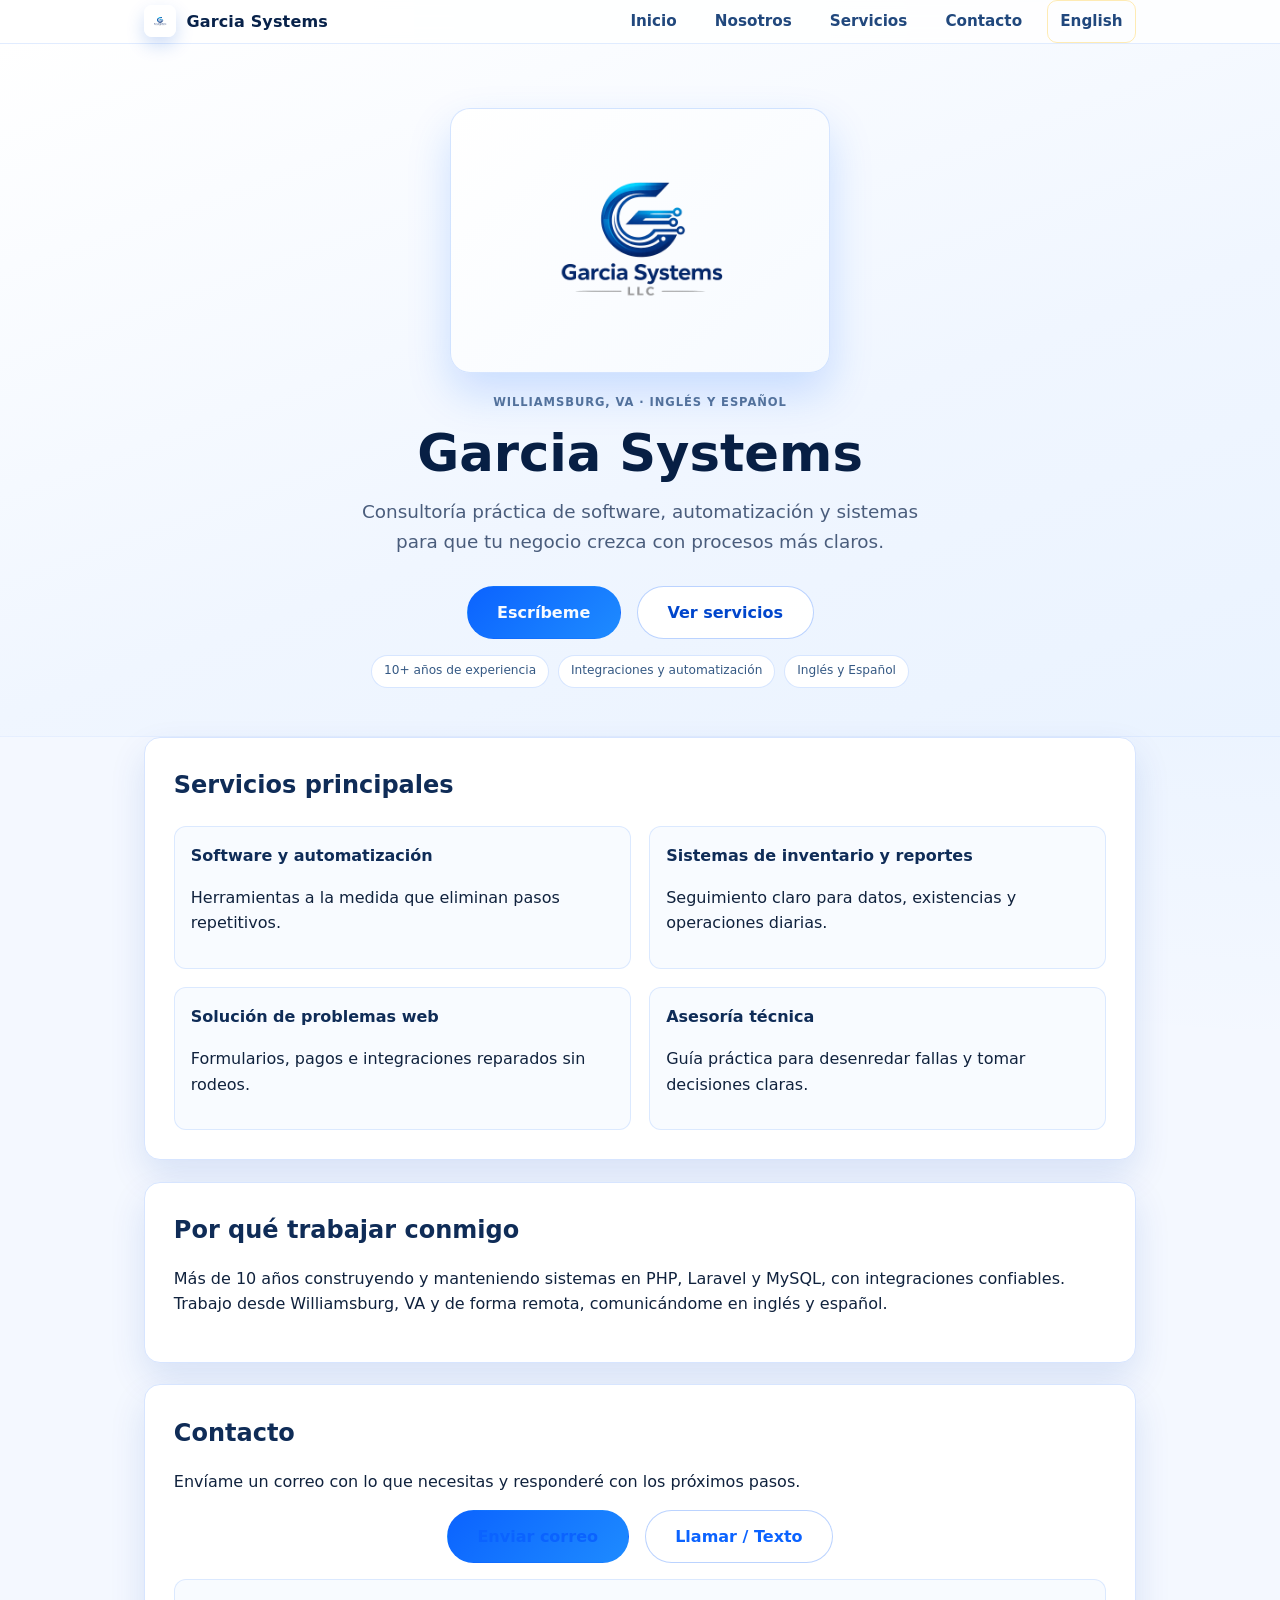
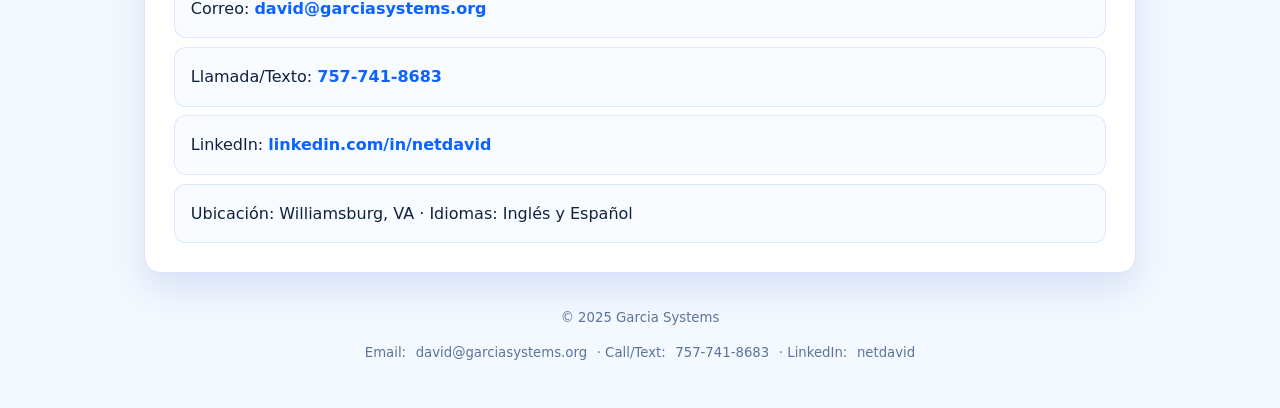
==== es/index.html @ d3cc361a "Redesign site with bright visual theme and integrated logo" ====
<!DOCTYPE html>
<html lang="es">
<head>
  <meta charset="UTF-8">
  <title>Garcia Systems | Inicio</title>
  <meta name="viewport" content="width=device-width, initial-scale=1.0">
  <meta name="description" content="Software y automatización práctica para negocios. Basado en Williamsburg, VA. Atención en inglés y español.">
  <meta property="og:title" content="Garcia Systems | Inicio">
  <meta property="og:description" content="Software y automatización práctica para negocios. Basado en Williamsburg, VA. Atención en inglés y español.">
  <meta property="og:type" content="website">
  <link rel="stylesheet" href="../styles.css">
</head>
<body>
  <header class="site-header" id="home">
    <div class="container nav-bar">
      <a class="logo" href="../index.html">
        <img src="../assets/garcia-systems-logo.png" alt="Logotipo de Garcia Systems">
        <span>Garcia Systems</span>
      </a>
      <button class="menu-toggle" type="button" aria-expanded="false" aria-controls="primary-nav" aria-label="Toggle navigation menu">
        <span class="menu-icon" aria-hidden="true"></span>
      </button>
      <nav class="nav" id="primary-nav" aria-label="Main navigation">
        <a data-nav-item="home" href="#home">Inicio</a>
        <a data-nav-item="about" href="#about">Nosotros</a>
        <a data-nav-item="services" href="#servicios">Servicios</a>
        <a data-nav-item="contact" href="#contact">Contacto</a>
        <a class="lang-switch" data-nav-item="languageToggle" href="../index.html" lang="en">English</a>
      </nav>
    </div>
  </header>

  <section class="hero">
    <div class="container hero-content">
      <div class="hero-logo-panel">
        <img class="hero-logo" src="../assets/garcia-systems-logo.png" alt="Logotipo de Garcia Systems">
      </div>
      <p class="eyebrow">Williamsburg, VA · Inglés y Español</p>
      <h1>Garcia Systems</h1>
      <p class="tagline">Consultoría práctica de software, automatización y sistemas para que tu negocio crezca con procesos más claros.</p>
      <div class="hero-actions">
        <a class="btn" href="mailto:david@garciasystems.org">Escríbeme</a>
        <a class="btn btn-secondary" href="#servicios">Ver servicios</a>
      </div>
      <div class="badges" aria-label="Insignias de confianza">
        <span class="badge">10+ años de experiencia</span>
        <span class="badge">Integraciones y automatización</span>
        <span class="badge">Inglés y Español</span>
      </div>
    </div>
  </section>

  <main class="container">
    <section id="servicios" class="card">
      <h2>Servicios principales</h2>
      <div class="services-grid">
        <article class="service-card">
          <h3>Software y automatización</h3>
          <p>Herramientas a la medida que eliminan pasos repetitivos.</p>
        </article>
        <article class="service-card">
          <h3>Sistemas de inventario y reportes</h3>
          <p>Seguimiento claro para datos, existencias y operaciones diarias.</p>
        </article>
        <article class="service-card">
          <h3>Solución de problemas web</h3>
          <p>Formularios, pagos e integraciones reparados sin rodeos.</p>
        </article>
        <article class="service-card">
          <h3>Asesoría técnica</h3>
          <p>Guía práctica para desenredar fallas y tomar decisiones claras.</p>
        </article>
      </div>
    </section>

    <section id="about" class="card">
      <h2>Por qué trabajar conmigo</h2>
      <p>
        Más de 10 años construyendo y manteniendo sistemas en PHP, Laravel y MySQL, con integraciones confiables.
        Trabajo desde Williamsburg, VA y de forma remota, comunicándome en inglés y español.
      </p>
    </section>

    <section id="contact" class="card contact">
      <h2>Contacto</h2>
      <p>Envíame un correo con lo que necesitas y responderé con los próximos pasos.</p>
      <div class="hero-actions">
        <a class="btn" href="mailto:david@garciasystems.org?subject=Consulting%20inquiry">Enviar correo</a>
        <a class="btn btn-secondary" href="tel:+17577418683">Llamar / Texto</a>
      </div>
      <div class="contact-lines">
        <span class="contact-line">Correo: <a href="mailto:david@garciasystems.org">david@garciasystems.org</a></span>
        <span class="contact-line">Llamada/Texto: <a href="tel:+17577418683">757-741-8683</a></span>
        <span class="contact-line">LinkedIn: <a href="https://www.linkedin.com/in/netdavid/" target="_blank" rel="noopener noreferrer">linkedin.com/in/netdavid</a></span>
        <span class="contact-line">Ubicación: Williamsburg, VA · Idiomas: Inglés y Español</span>
      </div>
    </section>
  </main>

  <footer>
    <p>&copy; 2025 Garcia Systems</p>
    <p class="footer-links">Email: <a href="mailto:david@garciasystems.org">david@garciasystems.org</a> · Call/Text: <a href="tel:+17577418683">757-741-8683</a> · LinkedIn: <a href="https://www.linkedin.com/in/netdavid/" target="_blank" rel="noopener noreferrer">netdavid</a></p>
  </footer>
  <script src="../script.js"></script>
</body>
</html>
---- styles.css ----
:root {
  color-scheme: light;
  --bg: #f4f8ff;
  --bg-soft: #eef4ff;
  --surface: #ffffff;
  --surface-muted: #f8fbff;
  --text: #10223d;
  --text-soft: #4a5d7c;
  --border: #d7e5ff;
  --primary: #0b63ff;
  --primary-strong: #0046cc;
  --electric: #1e8bff;
  --accent: #ffcd45;
  --shadow: 0 16px 36px rgba(11, 68, 184, 0.12);
}

* {
  box-sizing: border-box;
}

body {
  font-family: "Inter", "Segoe UI", system-ui, -apple-system, sans-serif;
  margin: 0;
  background: radial-gradient(circle at top right, rgba(30, 139, 255, 0.12), transparent 44%), var(--bg);
  color: var(--text);
  line-height: 1.6;
}

a {
  color: inherit;
  text-decoration: none;
}

a:hover {
  color: var(--primary);
}

a:focus-visible,
button:focus-visible {
  outline: 2px solid var(--electric);
  outline-offset: 3px;
}

.container {
  max-width: 1040px;
  margin: 0 auto;
  padding: 0 1rem;
}

.site-header {
  position: sticky;
  top: 0;
  z-index: 20;
  background: rgba(255, 255, 255, 0.94);
  backdrop-filter: blur(10px);
  border-bottom: 1px solid rgba(11, 99, 255, 0.12);
}

.nav-bar {
  display: grid;
  grid-template-columns: minmax(0, 1fr) auto;
  align-items: center;
  gap: 0.75rem;
  padding: 0.8rem 0;
}

.logo {
  display: inline-flex;
  align-items: center;
  gap: 0.65rem;
  font-weight: 700;
  color: #08224a;
  letter-spacing: 0.01em;
}

.logo img {
  width: 2rem;
  height: 2rem;
  object-fit: contain;
  border-radius: 0.5rem;
  box-shadow: 0 8px 18px rgba(12, 84, 214, 0.2);
  background: rgba(255, 255, 255, 0.9);
  padding: 0.18rem;
}

.menu-toggle {
  display: inline-flex;
  align-items: center;
  justify-content: center;
  width: 2.5rem;
  height: 2.5rem;
  border-radius: 10px;
  border: 1px solid rgba(10, 95, 248, 0.2);
  background: #fff;
  color: #123160;
  cursor: pointer;
  transition: background 0.2s ease, border-color 0.2s ease;
}

.menu-toggle:hover {
  background: #f3f8ff;
  border-color: rgba(10, 95, 248, 0.45);
}

.menu-icon,
.menu-icon::before,
.menu-icon::after {
  position: relative;
  width: 1.2rem;
  height: 2px;
  border-radius: 999px;
  background: currentColor;
  transition: transform 0.2s ease, background 0.2s ease;
}

.menu-icon::before,
.menu-icon::after {
  content: "";
  position: absolute;
  left: 0;
}

.menu-icon::before {
  top: -0.36rem;
}

.menu-icon::after {
  top: 0.36rem;
}

.menu-toggle[aria-expanded="true"] .menu-icon {
  background: transparent;
}

.menu-toggle[aria-expanded="true"] .menu-icon::before {
  transform: translateY(0.36rem) rotate(45deg);
}

.menu-toggle[aria-expanded="true"] .menu-icon::after {
  transform: translateY(-0.36rem) rotate(-45deg);
}

.nav {
  grid-column: 1 / -1;
  display: grid;
  grid-template-columns: repeat(2, minmax(0, 1fr));
  gap: 0.55rem;
  overflow: hidden;
  max-height: 0;
  opacity: 0;
  visibility: hidden;
  transform: translateY(-0.35rem);
  transition: max-height 0.28s ease, opacity 0.2s ease, transform 0.2s ease, visibility 0s linear 0.28s;
}

.nav.is-open {
  max-height: 24rem;
  opacity: 1;
  visibility: visible;
  transform: translateY(0);
  transition: max-height 0.28s ease, opacity 0.2s ease, transform 0.2s ease;
}

.nav a {
  text-align: center;
  padding: 0.65rem 0.75rem;
  border-radius: 10px;
  border: 1px solid rgba(11, 99, 255, 0.12);
  background: rgba(255, 255, 255, 0.85);
  color: #21487d;
  font-weight: 600;
  font-size: 0.95rem;
}

.nav a[aria-current="page"] {
  border-color: rgba(11, 99, 255, 0.35);
  background: rgba(11, 99, 255, 0.09);
  color: #0a3f9e;
}

.nav .lang-switch {
  border-color: rgba(255, 205, 69, 0.4);
}

.hero {
  padding: 2.8rem 0 2.25rem;
  background: linear-gradient(160deg, #ffffff 0%, #f0f6ff 58%, #eaf3ff 100%);
  border-bottom: 1px solid rgba(11, 99, 255, 0.1);
}

.hero-content {
  max-width: 700px;
  margin: 0 auto;
  text-align: center;
}

.hero-logo-panel {
  width: min(100%, 380px);
  margin: 0 auto 1.25rem;
  border-radius: 20px;
  background: linear-gradient(140deg, #ffffff, #f6faff);
  border: 1px solid rgba(11, 99, 255, 0.16);
  box-shadow: 0 20px 44px rgba(11, 99, 255, 0.18);
  padding: 1rem;
}

.hero-logo {
  width: 100%;
  height: auto;
  display: block;
  object-fit: contain;
}

.page-hero {
  padding: 2.2rem 0 1.7rem;
  text-align: center;
}

.eyebrow {
  letter-spacing: 0.08em;
  text-transform: uppercase;
  font-size: 0.72rem;
  color: #52719c;
  margin-bottom: 0.8rem;
  font-weight: 600;
}

h1 {
  margin: 0 0 0.9rem;
  font-size: clamp(2rem, 8.5vw, 3.2rem);
  line-height: 1.15;
  color: #071f44;
}

.tagline {
  margin: 0 auto 1.6rem;
  max-width: 35rem;
  font-size: 1.05rem;
  color: var(--text-soft);
}

.hero-actions {
  display: grid;
  gap: 0.65rem;
  margin-bottom: 1rem;
}

.btn {
  display: inline-flex;
  align-items: center;
  justify-content: center;
  width: 100%;
  padding: 0.78rem 1rem;
  border-radius: 999px;
  background: linear-gradient(135deg, var(--primary), var(--electric));
  color: #f8fbff;
  font-weight: 700;
  border: 1px solid transparent;
  transition: transform 0.2s ease, box-shadow 0.2s ease, filter 0.2s ease;
}

.btn:hover {
  filter: brightness(1.03);
  transform: translateY(-1px);
  box-shadow: 0 12px 24px rgba(11, 99, 255, 0.32);
}

.btn-secondary {
  background: rgba(255, 255, 255, 0.95);
  border: 1px solid rgba(11, 99, 255, 0.28);
  color: var(--primary-strong);
}

.btn-secondary:hover {
  box-shadow: 0 10px 22px rgba(11, 99, 255, 0.16);
}

.badges {
  display: flex;
  justify-content: center;
  gap: 0.55rem;
  flex-wrap: wrap;
}

.badge {
  padding: 0.35rem 0.75rem;
  border-radius: 999px;
  border: 1px solid rgba(11, 99, 255, 0.16);
  font-size: 0.76rem;
  color: #355984;
  background: #ffffff;
}

main {
  padding: 1.5rem 0 2.4rem;
  display: grid;
  gap: 1rem;
}

.card {
  background: var(--surface);
  border: 1px solid var(--border);
  border-radius: 16px;
  padding: 1.2rem;
  box-shadow: var(--shadow);
}

h2 {
  margin-top: 0;
  margin-bottom: 0.6rem;
  color: #0f2c57;
}

h3 {
  margin: 0 0 0.45rem;
  color: #0f2c57;
  font-size: 1rem;
}

.services-grid {
  display: grid;
  grid-template-columns: 1fr;
  gap: 0.85rem;
  margin-top: 1rem;
}

.service-card,
.steps li,
.contact-line {
  padding: 1rem;
  border-radius: 12px;
  background: var(--surface-muted);
  border: 1px solid rgba(11, 99, 255, 0.12);
}

.steps {
  list-style: none;
  padding: 0;
  margin: 1rem 0 0;
  display: grid;
  gap: 0.85rem;
}

.list {
  margin: 0.9rem 0 0.3rem;
  padding-left: 1.2rem;
  color: #2b4671;
}

.list li {
  margin-bottom: 0.55rem;
}

.inline-list {
  list-style: none;
  padding: 0;
  display: grid;
  gap: 0.5rem;
}

.contact-lines {
  display: grid;
  gap: 0.55rem;
  margin-top: 0.8rem;
}

.contact-line {
  display: block;
}

.contact-line a,
.contact a {
  font-weight: 700;
  color: var(--primary);
  overflow-wrap: anywhere;
}

.muted {
  color: #58739a;
}

.callout {
  text-align: center;
  background: linear-gradient(145deg, #ffffff, #f3f8ff);
}

.callout .btn {
  background: linear-gradient(135deg, #0a57e3, #1179ff);
}

footer {
  text-align: center;
  padding: 1.3rem 1rem 2rem;
  font-size: 0.83rem;
  color: #5b7498;
}

.footer-links {
  display: flex;
  flex-wrap: wrap;
  justify-content: center;
  gap: 0.35rem 0.6rem;
}

@media (min-width: 760px) {
  .container {
    padding: 0 1.5rem;
  }

  .menu-toggle {
    display: none;
  }

  .nav-bar {
    display: flex;
    align-items: center;
    justify-content: space-between;
    gap: 1rem;
  }

  .nav {
    display: flex;
    flex-wrap: wrap;
    justify-content: flex-end;
    gap: 0.7rem;
    max-height: none;
    opacity: 1;
    visibility: visible;
    overflow: visible;
    transform: none;
    transition: none;
  }

  .nav a {
    padding: 0.52rem 0.78rem;
    border: 1px solid transparent;
    background: transparent;
  }

  .hero {
    padding: 4rem 0 3rem;
  }

  .page-hero {
    padding: 3rem 0 2.3rem;
  }

  .tagline {
    font-size: 1.15rem;
    margin-bottom: 1.9rem;
  }

  .hero-actions {
    display: flex;
    justify-content: center;
    gap: 1rem;
  }

  .btn {
    width: auto;
    padding: 0.78rem 1.85rem;
  }

  main {
    padding: 2.4rem 0 3rem;
    gap: 1.35rem;
  }

  .card {
    padding: 1.8rem;
  }

  .services-grid {
    grid-template-columns: repeat(2, minmax(0, 1fr));
    gap: 1.15rem;
    margin-top: 1.35rem;
  }

  .steps {
    gap: 1.2rem;
    margin-top: 1.3rem;
  }
}
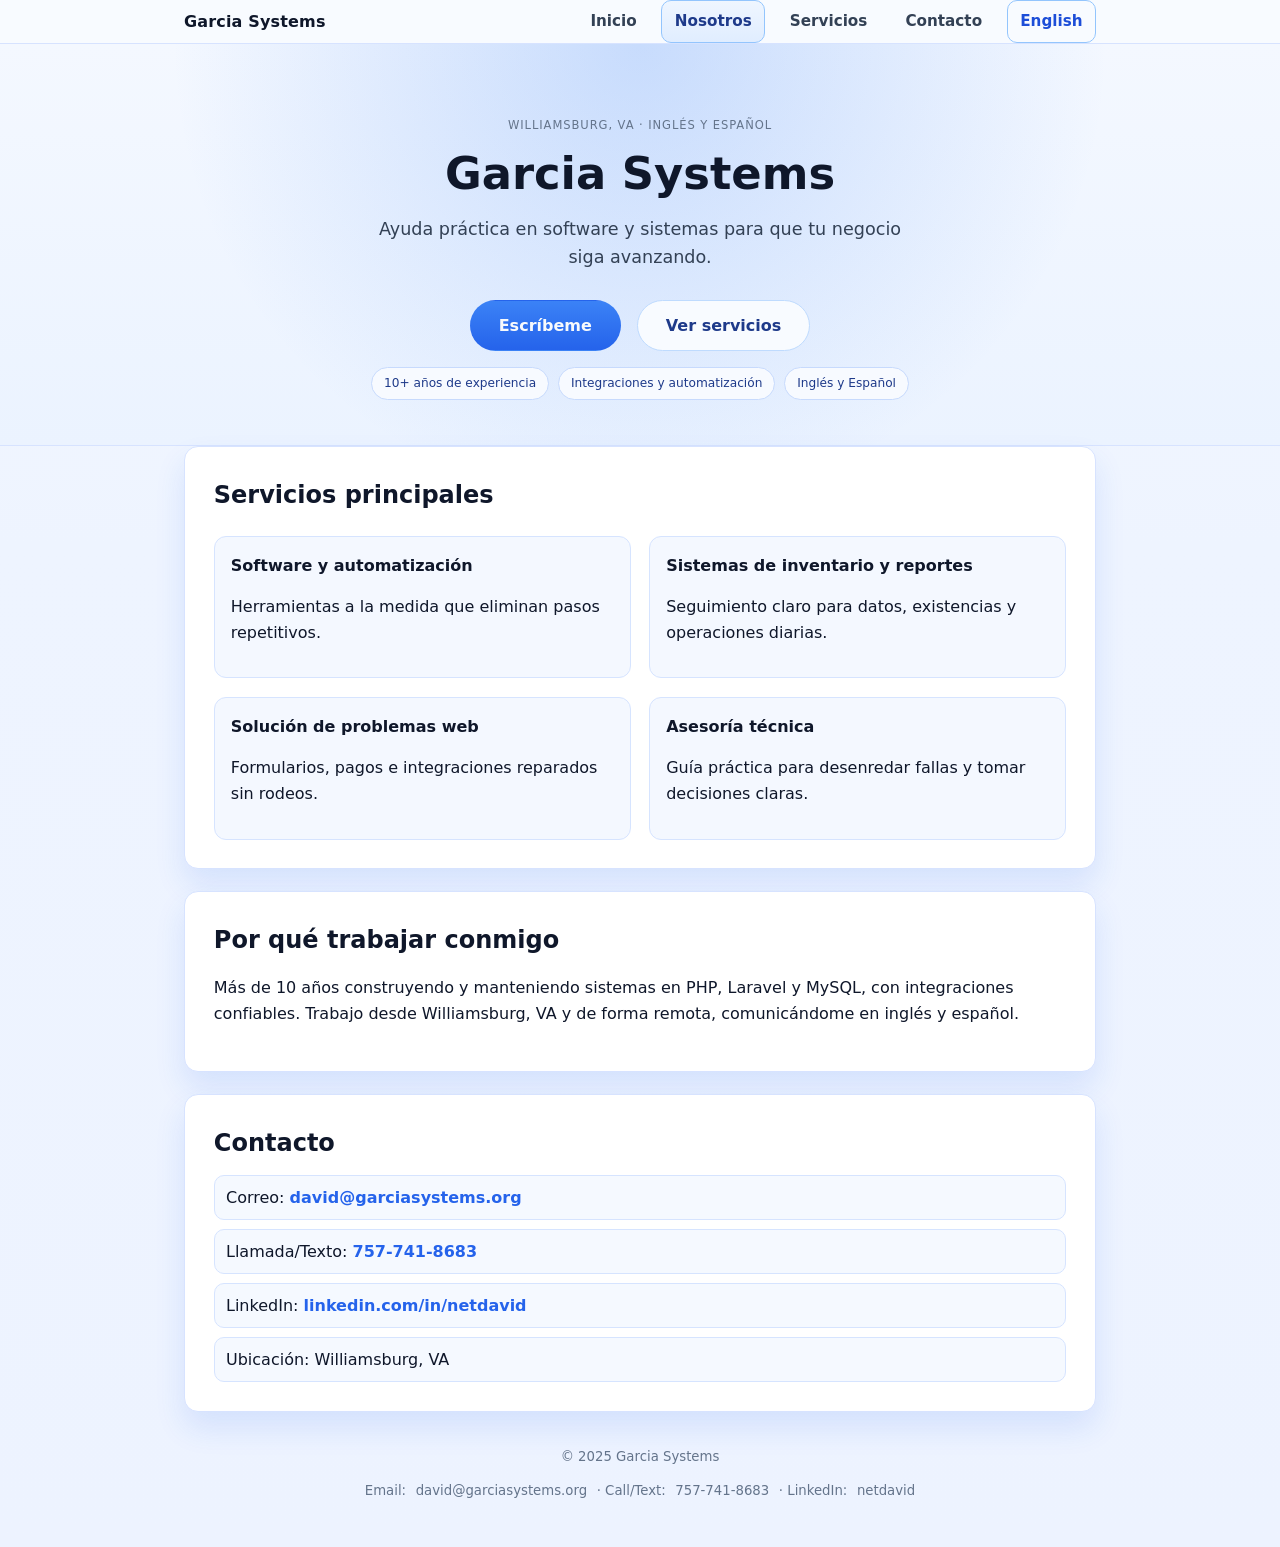
==== commit fbb5e534: "Lighten theme and fix Spanish navigation/contact parity" ====
--- a/es/index.html
+++ b/es/index.html
@@ -13,17 +13,14 @@
 <body>
   <header class="site-header" id="home">
     <div class="container nav-bar">
-      <a class="logo" href="../index.html">
-        <img src="../assets/garcia-systems-logo.png" alt="Logotipo de Garcia Systems">
-        <span>Garcia Systems</span>
-      </a>
+      <a class="logo" href="../index.html">Garcia Systems</a>
       <button class="menu-toggle" type="button" aria-expanded="false" aria-controls="primary-nav" aria-label="Toggle navigation menu">
         <span class="menu-icon" aria-hidden="true"></span>
       </button>
       <nav class="nav" id="primary-nav" aria-label="Main navigation">
-        <a data-nav-item="home" href="#home">Inicio</a>
+        <a data-nav-item="home" href="#home" aria-current="page">Inicio</a>
         <a data-nav-item="about" href="#about">Nosotros</a>
-        <a data-nav-item="services" href="#servicios">Servicios</a>
+        <a data-nav-item="services" href="#services">Servicios</a>
         <a data-nav-item="contact" href="#contact">Contacto</a>
         <a class="lang-switch" data-nav-item="languageToggle" href="../index.html" lang="en">English</a>
       </nav>
@@ -31,16 +28,13 @@
   </header>
 
   <section class="hero">
-    <div class="container hero-content">
-      <div class="hero-logo-panel">
-        <img class="hero-logo" src="../assets/garcia-systems-logo.png" alt="Logotipo de Garcia Systems">
-      </div>
+    <div class="container">
       <p class="eyebrow">Williamsburg, VA · Inglés y Español</p>
       <h1>Garcia Systems</h1>
-      <p class="tagline">Consultoría práctica de software, automatización y sistemas para que tu negocio crezca con procesos más claros.</p>
+      <p class="tagline">Ayuda práctica en software y sistemas para que tu negocio siga avanzando.</p>
       <div class="hero-actions">
         <a class="btn" href="mailto:david@garciasystems.org">Escríbeme</a>
-        <a class="btn btn-secondary" href="#servicios">Ver servicios</a>
+        <a class="btn btn-secondary" href="#services">Ver servicios</a>
       </div>
       <div class="badges" aria-label="Insignias de confianza">
         <span class="badge">10+ años de experiencia</span>
@@ -51,7 +45,7 @@
   </section>
 
   <main class="container">
-    <section id="servicios" class="card">
+    <section id="services" class="card">
       <h2>Servicios principales</h2>
       <div class="services-grid">
         <article class="service-card">
@@ -83,16 +77,11 @@
 
     <section id="contact" class="card contact">
       <h2>Contacto</h2>
-      <p>Envíame un correo con lo que necesitas y responderé con los próximos pasos.</p>
-      <div class="hero-actions">
-        <a class="btn" href="mailto:david@garciasystems.org?subject=Consulting%20inquiry">Enviar correo</a>
-        <a class="btn btn-secondary" href="tel:+17577418683">Llamar / Texto</a>
-      </div>
       <div class="contact-lines">
         <span class="contact-line">Correo: <a href="mailto:david@garciasystems.org">david@garciasystems.org</a></span>
         <span class="contact-line">Llamada/Texto: <a href="tel:+17577418683">757-741-8683</a></span>
         <span class="contact-line">LinkedIn: <a href="https://www.linkedin.com/in/netdavid/" target="_blank" rel="noopener noreferrer">linkedin.com/in/netdavid</a></span>
-        <span class="contact-line">Ubicación: Williamsburg, VA · Idiomas: Inglés y Español</span>
+        <span class="contact-line">Ubicación: Williamsburg, VA</span>
       </div>
     </section>
   </main>
--- a/styles.css
+++ b/styles.css
@@ -1,17 +1,17 @@
 :root {
   color-scheme: light;
-  --bg: #f4f8ff;
-  --bg-soft: #eef4ff;
+  --bg: #eef4ff;
+  --bg-soft: #f8fbff;
   --surface: #ffffff;
-  --surface-muted: #f8fbff;
-  --text: #10223d;
-  --text-soft: #4a5d7c;
-  --border: #d7e5ff;
-  --primary: #0b63ff;
-  --primary-strong: #0046cc;
-  --electric: #1e8bff;
-  --accent: #ffcd45;
-  --shadow: 0 16px 36px rgba(11, 68, 184, 0.12);
+  --surface-soft: #f4f8ff;
+  --text: #0f172a;
+  --text-soft: #334155;
+  --muted: #64748b;
+  --border: #d7e3ff;
+  --primary: #2563eb;
+  --primary-strong: #1d4ed8;
+  --primary-soft: #dbeafe;
+  --shadow: 0 16px 30px rgba(37, 99, 235, 0.12);
 }
 
 * {
@@ -21,7 +21,7 @@
 body {
   font-family: "Inter", "Segoe UI", system-ui, -apple-system, sans-serif;
   margin: 0;
-  background: radial-gradient(circle at top right, rgba(30, 139, 255, 0.12), transparent 44%), var(--bg);
+  background: linear-gradient(180deg, #f5f9ff 0%, var(--bg) 35%, #edf3ff 100%);
   color: var(--text);
   line-height: 1.6;
 }
@@ -37,12 +37,12 @@
 
 a:focus-visible,
 button:focus-visible {
-  outline: 2px solid var(--electric);
+  outline: 2px solid #60a5fa;
   outline-offset: 3px;
 }
 
 .container {
-  max-width: 1040px;
+  max-width: 960px;
   margin: 0 auto;
   padding: 0 1rem;
 }
@@ -51,9 +51,9 @@
   position: sticky;
   top: 0;
   z-index: 20;
-  background: rgba(255, 255, 255, 0.94);
-  backdrop-filter: blur(10px);
-  border-bottom: 1px solid rgba(11, 99, 255, 0.12);
+  background: rgba(248, 251, 255, 0.93);
+  backdrop-filter: blur(8px);
+  border-bottom: 1px solid var(--border);
 }
 
 .nav-bar {
@@ -65,22 +65,9 @@
 }
 
 .logo {
-  display: inline-flex;
-  align-items: center;
-  gap: 0.65rem;
   font-weight: 700;
-  color: #08224a;
+  color: #0f172a;
   letter-spacing: 0.01em;
-}
-
-.logo img {
-  width: 2rem;
-  height: 2rem;
-  object-fit: contain;
-  border-radius: 0.5rem;
-  box-shadow: 0 8px 18px rgba(12, 84, 214, 0.2);
-  background: rgba(255, 255, 255, 0.9);
-  padding: 0.18rem;
 }
 
 .menu-toggle {
@@ -90,27 +77,25 @@
   width: 2.5rem;
   height: 2.5rem;
   border-radius: 10px;
-  border: 1px solid rgba(10, 95, 248, 0.2);
-  background: #fff;
-  color: #123160;
+  border: 1px solid #c8d8fb;
+  background: #ffffff;
+  color: #1e3a8a;
   cursor: pointer;
   transition: background 0.2s ease, border-color 0.2s ease;
 }
 
 .menu-toggle:hover {
-  background: #f3f8ff;
-  border-color: rgba(10, 95, 248, 0.45);
-}
-
-.menu-icon,
-.menu-icon::before,
-.menu-icon::after {
+  background: #eff6ff;
+  border-color: #93c5fd;
+}
+
+.menu-icon {
   position: relative;
   width: 1.2rem;
   height: 2px;
   border-radius: 999px;
   background: currentColor;
-  transition: transform 0.2s ease, background 0.2s ease;
+  transition: background 0.2s ease;
 }
 
 .menu-icon::before,
@@ -118,6 +103,11 @@
   content: "";
   position: absolute;
   left: 0;
+  width: 1.2rem;
+  height: 2px;
+  border-radius: 999px;
+  background: currentColor;
+  transition: transform 0.2s ease;
 }
 
 .menu-icon::before {
@@ -165,78 +155,56 @@
   text-align: center;
   padding: 0.65rem 0.75rem;
   border-radius: 10px;
-  border: 1px solid rgba(11, 99, 255, 0.12);
-  background: rgba(255, 255, 255, 0.85);
-  color: #21487d;
+  border: 1px solid var(--border);
+  background: var(--surface);
+  color: var(--text-soft);
   font-weight: 600;
   font-size: 0.95rem;
 }
 
 .nav a[aria-current="page"] {
-  border-color: rgba(11, 99, 255, 0.35);
-  background: rgba(11, 99, 255, 0.09);
-  color: #0a3f9e;
+  border-color: #93c5fd;
+  background: linear-gradient(180deg, #eff6ff, #e0edff);
+  color: #1e3a8a;
 }
 
 .nav .lang-switch {
-  border-color: rgba(255, 205, 69, 0.4);
+  border-color: #93c5fd;
+  color: #1d4ed8;
 }
 
 .hero {
-  padding: 2.8rem 0 2.25rem;
-  background: linear-gradient(160deg, #ffffff 0%, #f0f6ff 58%, #eaf3ff 100%);
-  border-bottom: 1px solid rgba(11, 99, 255, 0.1);
-}
-
-.hero-content {
-  max-width: 700px;
-  margin: 0 auto;
+  padding: 2.6rem 0 2rem;
+  background: radial-gradient(circle at top, rgba(59, 130, 246, 0.24), transparent 62%),
+    linear-gradient(180deg, #f4f8ff 0%, #ebf3ff 100%);
+  border-bottom: 1px solid var(--border);
   text-align: center;
-}
-
-.hero-logo-panel {
-  width: min(100%, 380px);
-  margin: 0 auto 1.25rem;
-  border-radius: 20px;
-  background: linear-gradient(140deg, #ffffff, #f6faff);
-  border: 1px solid rgba(11, 99, 255, 0.16);
-  box-shadow: 0 20px 44px rgba(11, 99, 255, 0.18);
-  padding: 1rem;
-}
-
-.hero-logo {
-  width: 100%;
-  height: auto;
-  display: block;
-  object-fit: contain;
 }
 
 .page-hero {
   padding: 2.2rem 0 1.7rem;
-  text-align: center;
 }
 
 .eyebrow {
   letter-spacing: 0.08em;
   text-transform: uppercase;
   font-size: 0.72rem;
-  color: #52719c;
+  color: var(--muted);
   margin-bottom: 0.8rem;
-  font-weight: 600;
 }
 
 h1 {
-  margin: 0 0 0.9rem;
-  font-size: clamp(2rem, 8.5vw, 3.2rem);
-  line-height: 1.15;
-  color: #071f44;
+  margin: 0 0 0.85rem;
+  font-size: clamp(1.8rem, 9vw, 2.8rem);
+  line-height: 1.2;
+  color: #0f172a;
 }
 
 .tagline {
-  margin: 0 auto 1.6rem;
+  margin: 0 auto 1.4rem;
   max-width: 35rem;
-  font-size: 1.05rem;
-  color: var(--text-soft);
+  font-size: 1rem;
+  color: #334155;
 }
 
 .hero-actions {
@@ -250,29 +218,30 @@
   align-items: center;
   justify-content: center;
   width: 100%;
-  padding: 0.78rem 1rem;
+  padding: 0.75rem 1rem;
   border-radius: 999px;
-  background: linear-gradient(135deg, var(--primary), var(--electric));
-  color: #f8fbff;
-  font-weight: 700;
+  background: linear-gradient(180deg, #3b82f6, #2563eb);
+  color: #f8fafc;
+  font-weight: 600;
   border: 1px solid transparent;
-  transition: transform 0.2s ease, box-shadow 0.2s ease, filter 0.2s ease;
+  transition: transform 0.2s ease, box-shadow 0.2s ease, background 0.2s ease;
 }
 
 .btn:hover {
-  filter: brightness(1.03);
+  background: linear-gradient(180deg, #2563eb, #1d4ed8);
   transform: translateY(-1px);
-  box-shadow: 0 12px 24px rgba(11, 99, 255, 0.32);
+  box-shadow: 0 12px 24px rgba(37, 99, 235, 0.24);
 }
 
 .btn-secondary {
-  background: rgba(255, 255, 255, 0.95);
-  border: 1px solid rgba(11, 99, 255, 0.28);
-  color: var(--primary-strong);
+  background: #f8fbff;
+  border: 1px solid #bfdbfe;
+  color: #1e3a8a;
 }
 
 .btn-secondary:hover {
-  box-shadow: 0 10px 22px rgba(11, 99, 255, 0.16);
+  background: #eaf3ff;
+  box-shadow: 0 10px 20px rgba(59, 130, 246, 0.16);
 }
 
 .badges {
@@ -285,14 +254,14 @@
 .badge {
   padding: 0.35rem 0.75rem;
   border-radius: 999px;
-  border: 1px solid rgba(11, 99, 255, 0.16);
+  border: 1px solid #c7dafd;
   font-size: 0.76rem;
-  color: #355984;
-  background: #ffffff;
+  color: #1e3a8a;
+  background: #f7faff;
 }
 
 main {
-  padding: 1.5rem 0 2.4rem;
+  padding: 1.4rem 0 2.2rem;
   display: grid;
   gap: 1rem;
 }
@@ -300,7 +269,7 @@
 .card {
   background: var(--surface);
   border: 1px solid var(--border);
-  border-radius: 16px;
+  border-radius: 14px;
   padding: 1.2rem;
   box-shadow: var(--shadow);
 }
@@ -308,12 +277,12 @@
 h2 {
   margin-top: 0;
   margin-bottom: 0.6rem;
-  color: #0f2c57;
+  color: #0f172a;
 }
 
 h3 {
   margin: 0 0 0.45rem;
-  color: #0f2c57;
+  color: #0f172a;
   font-size: 1rem;
 }
 
@@ -325,12 +294,11 @@
 }
 
 .service-card,
-.steps li,
-.contact-line {
+.steps li {
   padding: 1rem;
   border-radius: 12px;
-  background: var(--surface-muted);
-  border: 1px solid rgba(11, 99, 255, 0.12);
+  background: var(--surface-soft);
+  border: 1px solid #d6e4ff;
 }
 
 .steps {
@@ -344,7 +312,7 @@
 .list {
   margin: 0.9rem 0 0.3rem;
   padding-left: 1.2rem;
-  color: #2b4671;
+  color: var(--text-soft);
 }
 
 .list li {
@@ -366,33 +334,32 @@
 
 .contact-line {
   display: block;
+  padding: 0.55rem 0.7rem;
+  border-radius: 10px;
+  background: #f5f9ff;
+  border: 1px solid #d6e4ff;
 }
 
 .contact-line a,
 .contact a {
-  font-weight: 700;
+  font-weight: 600;
   color: var(--primary);
   overflow-wrap: anywhere;
 }
 
 .muted {
-  color: #58739a;
+  color: var(--muted);
 }
 
 .callout {
   text-align: center;
-  background: linear-gradient(145deg, #ffffff, #f3f8ff);
-}
-
-.callout .btn {
-  background: linear-gradient(135deg, #0a57e3, #1179ff);
 }
 
 footer {
   text-align: center;
   padding: 1.3rem 1rem 2rem;
   font-size: 0.83rem;
-  color: #5b7498;
+  color: var(--muted);
 }
 
 .footer-links {
@@ -438,7 +405,7 @@
   }
 
   .hero {
-    padding: 4rem 0 3rem;
+    padding: 3.8rem 0 2.8rem;
   }
 
   .page-hero {
@@ -446,8 +413,8 @@
   }
 
   .tagline {
-    font-size: 1.15rem;
-    margin-bottom: 1.9rem;
+    font-size: 1.1rem;
+    margin-bottom: 1.8rem;
   }
 
   .hero-actions {
@@ -458,7 +425,7 @@
 
   .btn {
     width: auto;
-    padding: 0.78rem 1.85rem;
+    padding: 0.75rem 1.75rem;
   }
 
   main {
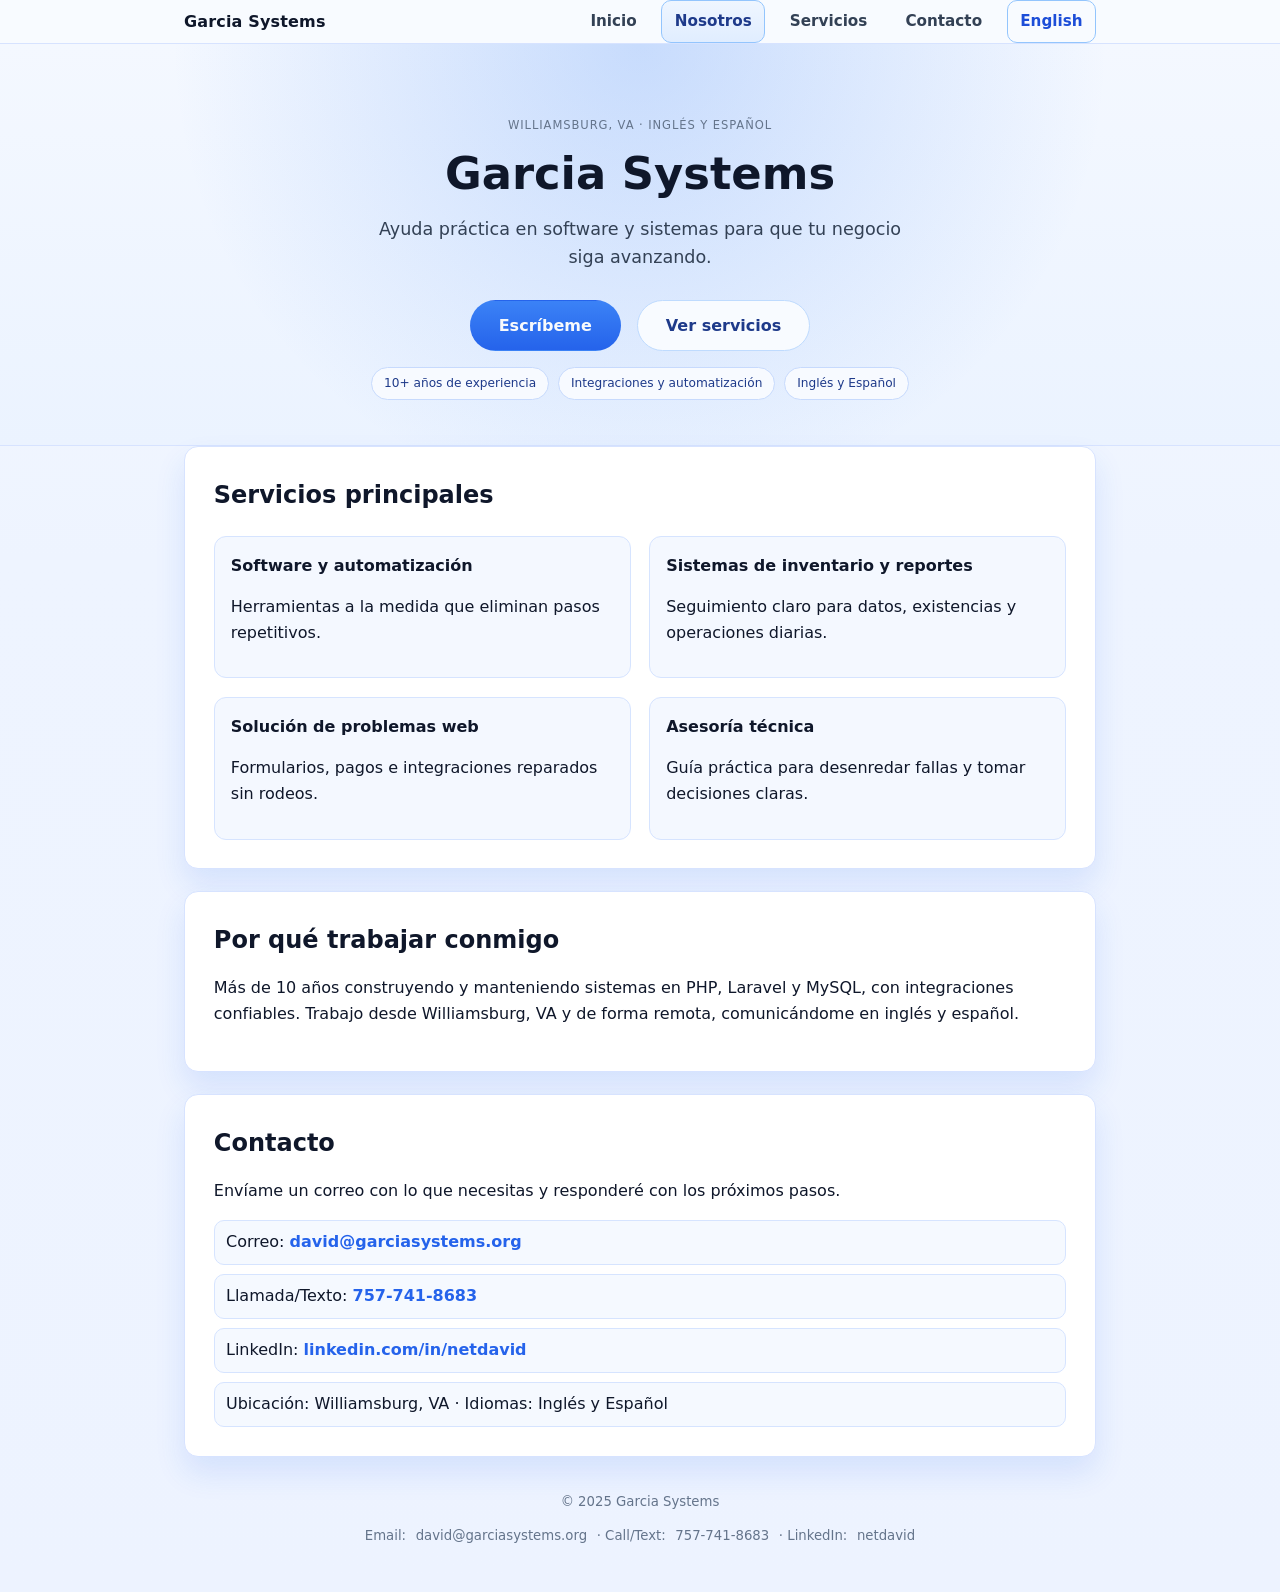
==== commit 680ed3ef: "Remove extra buttons from Spanish contact section" ====
--- a/es/index.html
+++ b/es/index.html
@@ -18,9 +18,9 @@
         <span class="menu-icon" aria-hidden="true"></span>
       </button>
       <nav class="nav" id="primary-nav" aria-label="Main navigation">
-        <a data-nav-item="home" href="#home" aria-current="page">Inicio</a>
+        <a data-nav-item="home" href="#home">Inicio</a>
         <a data-nav-item="about" href="#about">Nosotros</a>
-        <a data-nav-item="services" href="#services">Servicios</a>
+        <a data-nav-item="services" href="#servicios">Servicios</a>
         <a data-nav-item="contact" href="#contact">Contacto</a>
         <a class="lang-switch" data-nav-item="languageToggle" href="../index.html" lang="en">English</a>
       </nav>
@@ -34,7 +34,7 @@
       <p class="tagline">Ayuda práctica en software y sistemas para que tu negocio siga avanzando.</p>
       <div class="hero-actions">
         <a class="btn" href="mailto:david@garciasystems.org">Escríbeme</a>
-        <a class="btn btn-secondary" href="#services">Ver servicios</a>
+        <a class="btn btn-secondary" href="#servicios">Ver servicios</a>
       </div>
       <div class="badges" aria-label="Insignias de confianza">
         <span class="badge">10+ años de experiencia</span>
@@ -45,7 +45,7 @@
   </section>
 
   <main class="container">
-    <section id="services" class="card">
+    <section id="servicios" class="card">
       <h2>Servicios principales</h2>
       <div class="services-grid">
         <article class="service-card">
@@ -77,11 +77,12 @@
 
     <section id="contact" class="card contact">
       <h2>Contacto</h2>
+      <p>Envíame un correo con lo que necesitas y responderé con los próximos pasos.</p>
       <div class="contact-lines">
         <span class="contact-line">Correo: <a href="mailto:david@garciasystems.org">david@garciasystems.org</a></span>
         <span class="contact-line">Llamada/Texto: <a href="tel:+17577418683">757-741-8683</a></span>
         <span class="contact-line">LinkedIn: <a href="https://www.linkedin.com/in/netdavid/" target="_blank" rel="noopener noreferrer">linkedin.com/in/netdavid</a></span>
-        <span class="contact-line">Ubicación: Williamsburg, VA</span>
+        <span class="contact-line">Ubicación: Williamsburg, VA · Idiomas: Inglés y Español</span>
       </div>
     </section>
   </main>
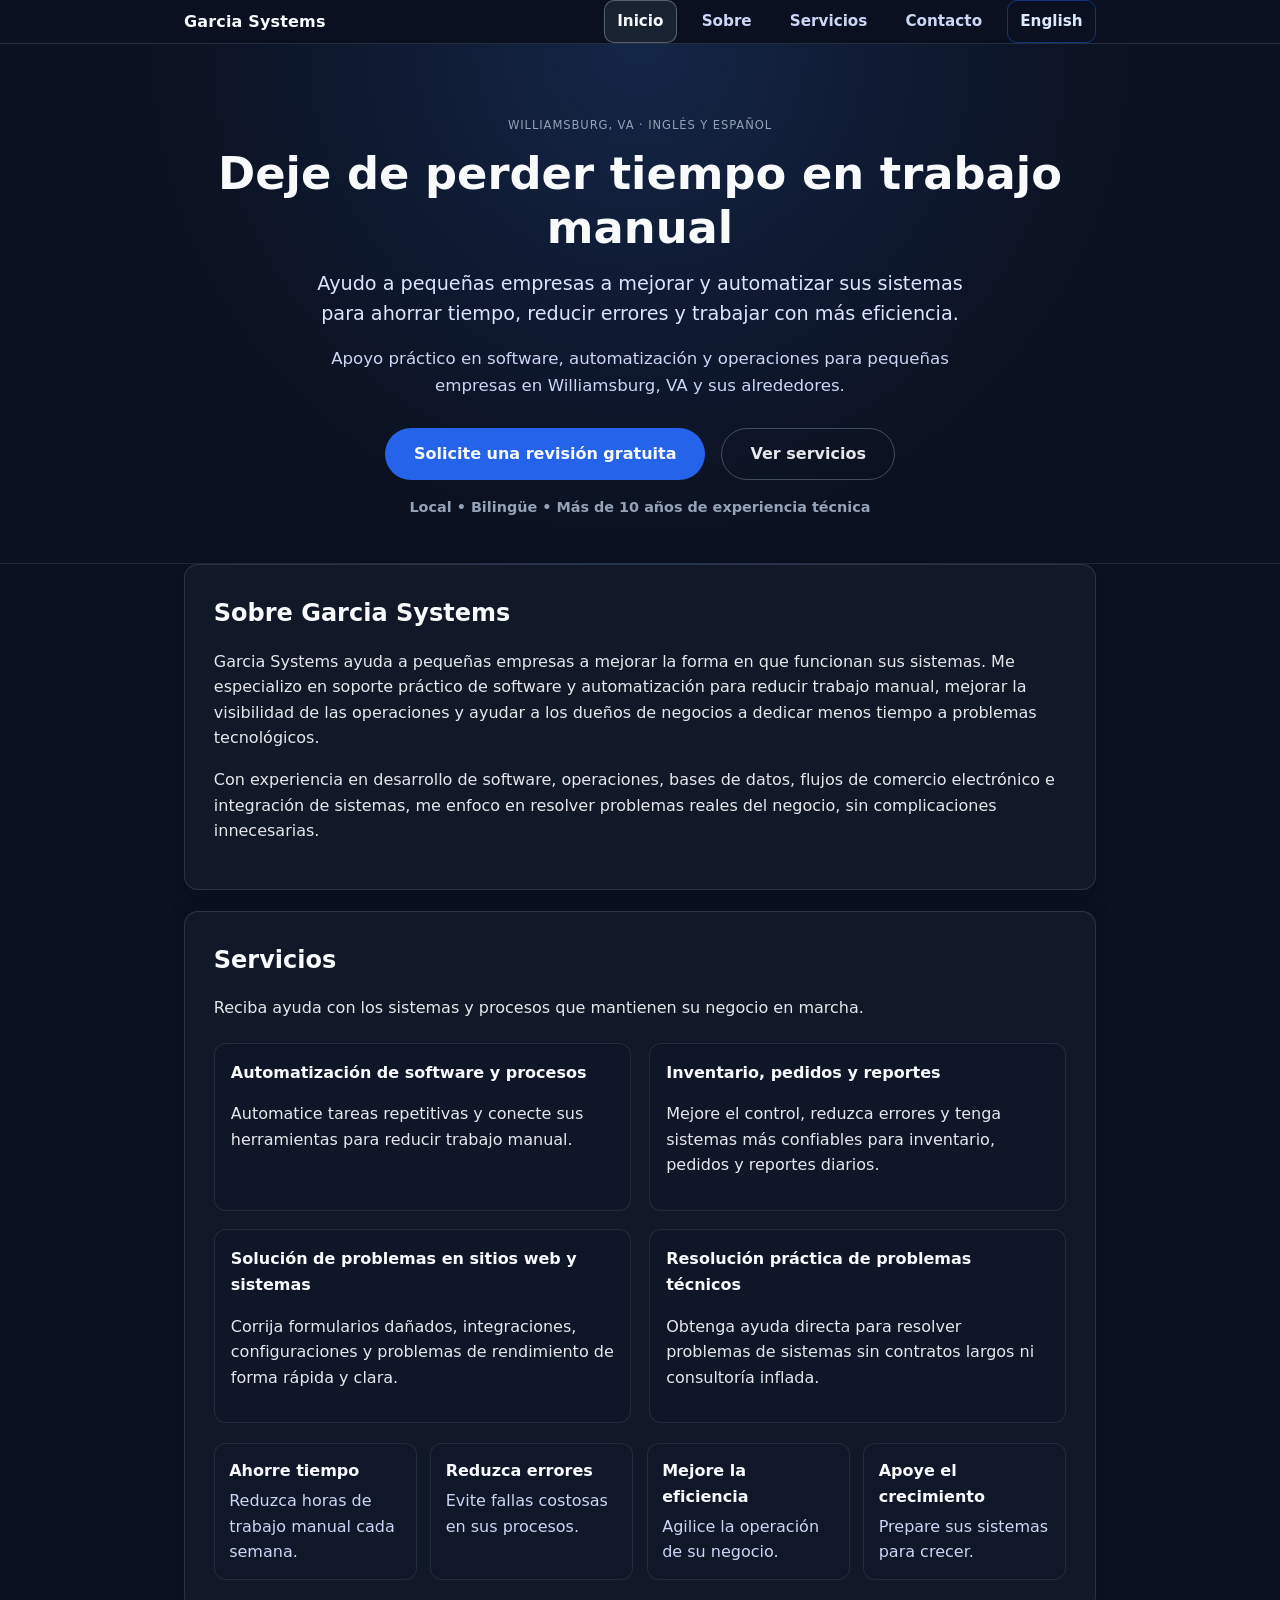
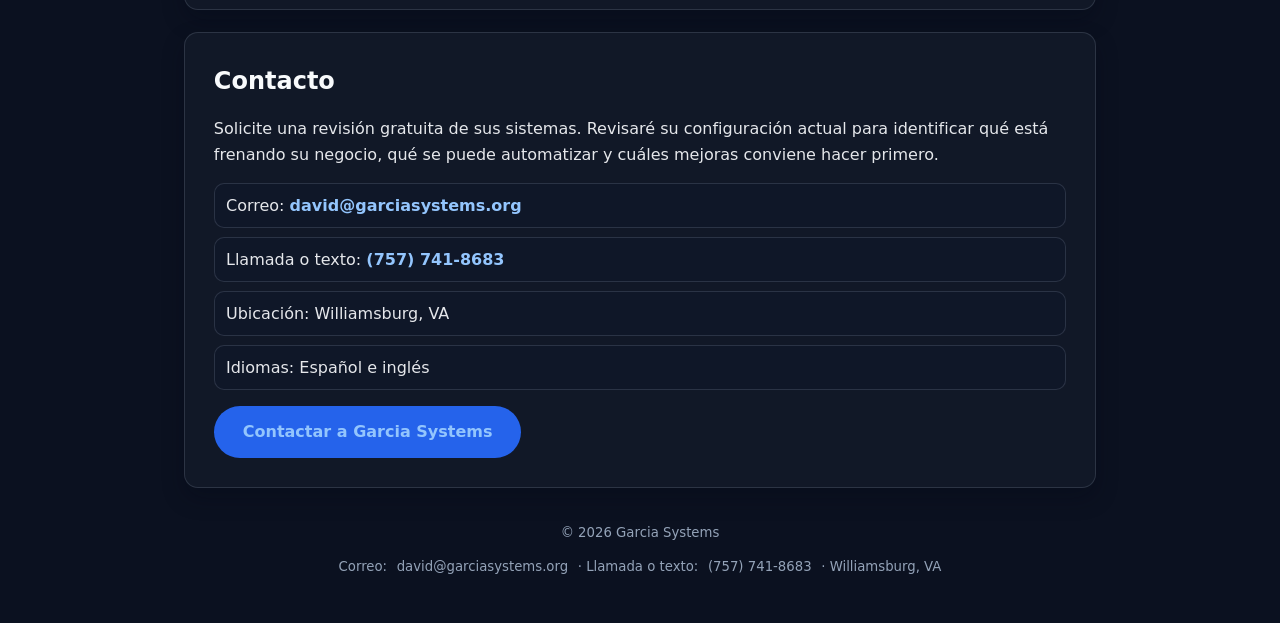
==== commit 838e6f9f: "Refine one-page bilingual flow, copy, and section navigation" ====
--- a/es/index.html
+++ b/es/index.html
@@ -4,92 +4,95 @@
   <meta charset="UTF-8">
   <title>Garcia Systems | Inicio</title>
   <meta name="viewport" content="width=device-width, initial-scale=1.0">
-  <meta name="description" content="Software y automatización práctica para negocios. Basado en Williamsburg, VA. Atención en inglés y español.">
+  <meta name="description" content="Garcia Systems ayuda a pequeñas empresas a mejorar y automatizar sistemas de negocio con soporte práctico en software y operaciones.">
   <meta property="og:title" content="Garcia Systems | Inicio">
-  <meta property="og:description" content="Software y automatización práctica para negocios. Basado en Williamsburg, VA. Atención en inglés y español.">
+  <meta property="og:description" content="Apoyo práctico en software, automatización y operaciones para pequeñas empresas en Williamsburg, VA y sus alrededores.">
   <meta property="og:type" content="website">
   <link rel="stylesheet" href="../styles.css">
 </head>
 <body>
-  <header class="site-header" id="home">
+  <header class="site-header">
     <div class="container nav-bar">
-      <a class="logo" href="../index.html">Garcia Systems</a>
-      <button class="menu-toggle" type="button" aria-expanded="false" aria-controls="primary-nav" aria-label="Toggle navigation menu">
+      <a class="logo" href="#home">Garcia Systems</a>
+      <button class="menu-toggle" type="button" aria-expanded="false" aria-controls="primary-nav" aria-label="Abrir menú de navegación">
         <span class="menu-icon" aria-hidden="true"></span>
       </button>
-      <nav class="nav" id="primary-nav" aria-label="Main navigation">
+      <nav class="nav" id="primary-nav" aria-label="Navegación principal">
         <a data-nav-item="home" href="#home">Inicio</a>
-        <a data-nav-item="about" href="#about">Nosotros</a>
-        <a data-nav-item="services" href="#servicios">Servicios</a>
+        <a data-nav-item="about" href="#about">Sobre</a>
+        <a data-nav-item="services" href="#services">Servicios</a>
         <a data-nav-item="contact" href="#contact">Contacto</a>
         <a class="lang-switch" data-nav-item="languageToggle" href="../index.html" lang="en">English</a>
       </nav>
     </div>
   </header>
 
-  <section class="hero">
+  <section id="home" class="hero" aria-labelledby="home-heading">
     <div class="container">
-      <p class="eyebrow">Williamsburg, VA · Inglés y Español</p>
-      <h1>Garcia Systems</h1>
-      <p class="tagline">Ayuda práctica en software y sistemas para que tu negocio siga avanzando.</p>
+      <p class="eyebrow">Williamsburg, VA · Inglés y español</p>
+      <h1 id="home-heading">Deje de perder tiempo en trabajo manual</h1>
+      <p class="tagline">Ayudo a pequeñas empresas a mejorar y automatizar sus sistemas para ahorrar tiempo, reducir errores y trabajar con más eficiencia.</p>
+      <p class="support-line">Apoyo práctico en software, automatización y operaciones para pequeñas empresas en Williamsburg, VA y sus alrededores.</p>
       <div class="hero-actions">
-        <a class="btn" href="mailto:david@garciasystems.org">Escríbeme</a>
-        <a class="btn btn-secondary" href="#servicios">Ver servicios</a>
+        <a class="btn" href="#contact" aria-label="Solicitar una revisión gratuita de sistemas">Solicite una revisión gratuita</a>
+        <a class="btn btn-secondary" href="#services" aria-label="Ver servicios">Ver servicios</a>
       </div>
-      <div class="badges" aria-label="Insignias de confianza">
-        <span class="badge">10+ años de experiencia</span>
-        <span class="badge">Integraciones y automatización</span>
-        <span class="badge">Inglés y Español</span>
-      </div>
+      <p class="trust-line">Local • Bilingüe • Más de 10 años de experiencia técnica</p>
     </div>
   </section>
 
   <main class="container">
-    <section id="servicios" class="card">
-      <h2>Servicios principales</h2>
+    <section id="about" class="card" aria-labelledby="about-heading">
+      <h2 id="about-heading">Sobre Garcia Systems</h2>
+      <p>Garcia Systems ayuda a pequeñas empresas a mejorar la forma en que funcionan sus sistemas. Me especializo en soporte práctico de software y automatización para reducir trabajo manual, mejorar la visibilidad de las operaciones y ayudar a los dueños de negocios a dedicar menos tiempo a problemas tecnológicos.</p>
+      <p>Con experiencia en desarrollo de software, operaciones, bases de datos, flujos de comercio electrónico e integración de sistemas, me enfoco en resolver problemas reales del negocio, sin complicaciones innecesarias.</p>
+    </section>
+
+    <section id="services" class="card" aria-labelledby="services-heading">
+      <h2 id="services-heading">Servicios</h2>
+      <p>Reciba ayuda con los sistemas y procesos que mantienen su negocio en marcha.</p>
       <div class="services-grid">
         <article class="service-card">
-          <h3>Software y automatización</h3>
-          <p>Herramientas a la medida que eliminan pasos repetitivos.</p>
+          <h3>Automatización de software y procesos</h3>
+          <p>Automatice tareas repetitivas y conecte sus herramientas para reducir trabajo manual.</p>
         </article>
         <article class="service-card">
-          <h3>Sistemas de inventario y reportes</h3>
-          <p>Seguimiento claro para datos, existencias y operaciones diarias.</p>
+          <h3>Inventario, pedidos y reportes</h3>
+          <p>Mejore el control, reduzca errores y tenga sistemas más confiables para inventario, pedidos y reportes diarios.</p>
         </article>
         <article class="service-card">
-          <h3>Solución de problemas web</h3>
-          <p>Formularios, pagos e integraciones reparados sin rodeos.</p>
+          <h3>Solución de problemas en sitios web y sistemas</h3>
+          <p>Corrija formularios dañados, integraciones, configuraciones y problemas de rendimiento de forma rápida y clara.</p>
         </article>
         <article class="service-card">
-          <h3>Asesoría técnica</h3>
-          <p>Guía práctica para desenredar fallas y tomar decisiones claras.</p>
+          <h3>Resolución práctica de problemas técnicos</h3>
+          <p>Obtenga ayuda directa para resolver problemas de sistemas sin contratos largos ni consultoría inflada.</p>
         </article>
+      </div>
+      <div class="value-grid" aria-label="Resultados de negocio">
+        <article class="value-card"><h3>Ahorre tiempo</h3><p>Reduzca horas de trabajo manual cada semana.</p></article>
+        <article class="value-card"><h3>Reduzca errores</h3><p>Evite fallas costosas en sus procesos.</p></article>
+        <article class="value-card"><h3>Mejore la eficiencia</h3><p>Agilice la operación de su negocio.</p></article>
+        <article class="value-card"><h3>Apoye el crecimiento</h3><p>Prepare sus sistemas para crecer.</p></article>
       </div>
     </section>
 
-    <section id="about" class="card">
-      <h2>Por qué trabajar conmigo</h2>
-      <p>
-        Más de 10 años construyendo y manteniendo sistemas en PHP, Laravel y MySQL, con integraciones confiables.
-        Trabajo desde Williamsburg, VA y de forma remota, comunicándome en inglés y español.
-      </p>
-    </section>
-
-    <section id="contact" class="card contact">
-      <h2>Contacto</h2>
-      <p>Envíame un correo con lo que necesitas y responderé con los próximos pasos.</p>
+    <section id="contact" class="card contact" aria-labelledby="contact-heading">
+      <h2 id="contact-heading">Contacto</h2>
+      <p>Solicite una revisión gratuita de sus sistemas. Revisaré su configuración actual para identificar qué está frenando su negocio, qué se puede automatizar y cuáles mejoras conviene hacer primero.</p>
       <div class="contact-lines">
         <span class="contact-line">Correo: <a href="mailto:david@garciasystems.org">david@garciasystems.org</a></span>
-        <span class="contact-line">Llamada/Texto: <a href="tel:+17577418683">757-741-8683</a></span>
-        <span class="contact-line">LinkedIn: <a href="https://www.linkedin.com/in/netdavid/" target="_blank" rel="noopener noreferrer">linkedin.com/in/netdavid</a></span>
-        <span class="contact-line">Ubicación: Williamsburg, VA · Idiomas: Inglés y Español</span>
+        <span class="contact-line">Llamada o texto: <a href="tel:+17577418683">(757) 741-8683</a></span>
+        <span class="contact-line">Ubicación: Williamsburg, VA</span>
+        <span class="contact-line">Idiomas: Español e inglés</span>
       </div>
+      <a class="btn contact-cta" href="mailto:david@garciasystems.org?subject=Revisi%C3%B3n%20gratuita%20de%20sistemas">Contactar a Garcia Systems</a>
     </section>
   </main>
 
   <footer>
-    <p>&copy; 2025 Garcia Systems</p>
-    <p class="footer-links">Email: <a href="mailto:david@garciasystems.org">david@garciasystems.org</a> · Call/Text: <a href="tel:+17577418683">757-741-8683</a> · LinkedIn: <a href="https://www.linkedin.com/in/netdavid/" target="_blank" rel="noopener noreferrer">netdavid</a></p>
+    <p>&copy; 2026 Garcia Systems</p>
+    <p class="footer-links">Correo: <a href="mailto:david@garciasystems.org">david@garciasystems.org</a> · Llamada o texto: <a href="tel:+17577418683">(757) 741-8683</a> · Williamsburg, VA</p>
   </footer>
   <script src="../script.js"></script>
 </body>
--- a/styles.css
+++ b/styles.css
@@ -1,17 +1,9 @@
 :root {
-  color-scheme: light;
-  --bg: #eef4ff;
-  --bg-soft: #f8fbff;
-  --surface: #ffffff;
-  --surface-soft: #f4f8ff;
-  --text: #0f172a;
-  --text-soft: #334155;
-  --muted: #64748b;
-  --border: #d7e3ff;
-  --primary: #2563eb;
-  --primary-strong: #1d4ed8;
-  --primary-soft: #dbeafe;
-  --shadow: 0 16px 30px rgba(37, 99, 235, 0.12);
+  color-scheme: dark;
+}
+
+html {
+  scroll-behavior: smooth;
 }
 
 * {
@@ -21,8 +13,8 @@
 body {
   font-family: "Inter", "Segoe UI", system-ui, -apple-system, sans-serif;
   margin: 0;
-  background: linear-gradient(180deg, #f5f9ff 0%, var(--bg) 35%, #edf3ff 100%);
-  color: var(--text);
+  background: #0b1120;
+  color: #e5e7eb;
   line-height: 1.6;
 }
 
@@ -32,7 +24,7 @@
 }
 
 a:hover {
-  color: var(--primary);
+  color: #93c5fd;
 }
 
 a:focus-visible,
@@ -51,9 +43,9 @@
   position: sticky;
   top: 0;
   z-index: 20;
-  background: rgba(248, 251, 255, 0.93);
+  background: rgba(11, 17, 32, 0.9);
   backdrop-filter: blur(8px);
-  border-bottom: 1px solid var(--border);
+  border-bottom: 1px solid rgba(148, 163, 184, 0.2);
 }
 
 .nav-bar {
@@ -66,7 +58,7 @@
 
 .logo {
   font-weight: 700;
-  color: #0f172a;
+  color: #f8fafc;
   letter-spacing: 0.01em;
 }
 
@@ -77,16 +69,16 @@
   width: 2.5rem;
   height: 2.5rem;
   border-radius: 10px;
-  border: 1px solid #c8d8fb;
-  background: #ffffff;
-  color: #1e3a8a;
+  border: 1px solid rgba(148, 163, 184, 0.35);
+  background: rgba(15, 23, 42, 0.7);
+  color: #f8fafc;
   cursor: pointer;
   transition: background 0.2s ease, border-color 0.2s ease;
 }
 
 .menu-toggle:hover {
-  background: #eff6ff;
-  border-color: #93c5fd;
+  background: rgba(30, 41, 59, 0.95);
+  border-color: rgba(148, 163, 184, 0.55);
 }
 
 .menu-icon {
@@ -155,29 +147,29 @@
   text-align: center;
   padding: 0.65rem 0.75rem;
   border-radius: 10px;
-  border: 1px solid var(--border);
-  background: var(--surface);
-  color: var(--text-soft);
+  border: 1px solid rgba(148, 163, 184, 0.2);
+  background: rgba(15, 23, 42, 0.55);
+  color: #cbd5f5;
   font-weight: 600;
   font-size: 0.95rem;
 }
 
-.nav a[aria-current="page"] {
-  border-color: #93c5fd;
-  background: linear-gradient(180deg, #eff6ff, #e0edff);
-  color: #1e3a8a;
+.nav a[aria-current="page"],
+.nav a.is-active {
+  border-color: rgba(148, 163, 184, 0.5);
+  background: rgba(148, 163, 184, 0.12);
+  color: #f8fafc;
 }
 
 .nav .lang-switch {
-  border-color: #93c5fd;
-  color: #1d4ed8;
+  border-color: rgba(37, 99, 235, 0.45);
+  color: #dbeafe;
 }
 
 .hero {
   padding: 2.6rem 0 2rem;
-  background: radial-gradient(circle at top, rgba(59, 130, 246, 0.24), transparent 62%),
-    linear-gradient(180deg, #f4f8ff 0%, #ebf3ff 100%);
-  border-bottom: 1px solid var(--border);
+  background: radial-gradient(circle at top, rgba(59, 130, 246, 0.18), transparent 60%), #0b1120;
+  border-bottom: 1px solid rgba(148, 163, 184, 0.15);
   text-align: center;
 }
 
@@ -189,7 +181,7 @@
   letter-spacing: 0.08em;
   text-transform: uppercase;
   font-size: 0.72rem;
-  color: var(--muted);
+  color: #94a3b8;
   margin-bottom: 0.8rem;
 }
 
@@ -197,14 +189,20 @@
   margin: 0 0 0.85rem;
   font-size: clamp(1.8rem, 9vw, 2.8rem);
   line-height: 1.2;
-  color: #0f172a;
+  color: #f8fafc;
 }
 
 .tagline {
-  margin: 0 auto 1.4rem;
-  max-width: 35rem;
-  font-size: 1rem;
-  color: #334155;
+  margin: 0 auto 0.9rem;
+  max-width: 42rem;
+  font-size: 1.08rem;
+  color: #dbe5ff;
+}
+
+.support-line {
+  margin: 0 auto 1.35rem;
+  max-width: 44rem;
+  color: #cbd5f5;
 }
 
 .hero-actions {
@@ -220,7 +218,7 @@
   width: 100%;
   padding: 0.75rem 1rem;
   border-radius: 999px;
-  background: linear-gradient(180deg, #3b82f6, #2563eb);
+  background: #2563eb;
   color: #f8fafc;
   font-weight: 600;
   border: 1px solid transparent;
@@ -228,36 +226,27 @@
 }
 
 .btn:hover {
-  background: linear-gradient(180deg, #2563eb, #1d4ed8);
+  background: #1d4ed8;
   transform: translateY(-1px);
-  box-shadow: 0 12px 24px rgba(37, 99, 235, 0.24);
+  box-shadow: 0 10px 20px rgba(30, 64, 175, 0.25);
 }
 
 .btn-secondary {
-  background: #f8fbff;
-  border: 1px solid #bfdbfe;
-  color: #1e3a8a;
+  background: transparent;
+  border: 1px solid rgba(148, 163, 184, 0.4);
+  color: #e5e7eb;
 }
 
 .btn-secondary:hover {
-  background: #eaf3ff;
-  box-shadow: 0 10px 20px rgba(59, 130, 246, 0.16);
-}
-
-.badges {
-  display: flex;
-  justify-content: center;
-  gap: 0.55rem;
-  flex-wrap: wrap;
-}
-
-.badge {
-  padding: 0.35rem 0.75rem;
-  border-radius: 999px;
-  border: 1px solid #c7dafd;
-  font-size: 0.76rem;
-  color: #1e3a8a;
-  background: #f7faff;
+  background: rgba(148, 163, 184, 0.1);
+  box-shadow: 0 10px 20px rgba(15, 23, 42, 0.25);
+}
+
+.trust-line {
+  margin: 0.35rem 0 0;
+  color: #94a3b8;
+  font-size: 0.9rem;
+  font-weight: 600;
 }
 
 main {
@@ -267,22 +256,27 @@
 }
 
 .card {
-  background: var(--surface);
-  border: 1px solid var(--border);
+  background: #111827;
+  border: 1px solid rgba(148, 163, 184, 0.2);
   border-radius: 14px;
   padding: 1.2rem;
-  box-shadow: var(--shadow);
+  box-shadow: 0 10px 22px rgba(2, 6, 23, 0.28);
+}
+
+
+main section[id] {
+  scroll-margin-top: 6.5rem;
 }
 
 h2 {
   margin-top: 0;
   margin-bottom: 0.6rem;
-  color: #0f172a;
+  color: #f8fafc;
 }
 
 h3 {
   margin: 0 0 0.45rem;
-  color: #0f172a;
+  color: #f8fafc;
   font-size: 1rem;
 }
 
@@ -291,14 +285,37 @@
   grid-template-columns: 1fr;
   gap: 0.85rem;
   margin-top: 1rem;
+}
+
+.value-grid {
+  display: grid;
+  grid-template-columns: 1fr;
+  gap: 0.7rem;
+  margin-top: 1rem;
+}
+
+.value-card {
+  padding: 0.9rem;
+  border-radius: 12px;
+  background: rgba(15, 23, 42, 0.45);
+  border: 1px solid rgba(148, 163, 184, 0.15);
+}
+
+.value-card h3 {
+  margin-bottom: 0.3rem;
+}
+
+.value-card p {
+  margin: 0;
+  color: #cbd5f5;
 }
 
 .service-card,
 .steps li {
   padding: 1rem;
   border-radius: 12px;
-  background: var(--surface-soft);
-  border: 1px solid #d6e4ff;
+  background: rgba(15, 23, 42, 0.6);
+  border: 1px solid rgba(148, 163, 184, 0.15);
 }
 
 .steps {
@@ -312,7 +329,7 @@
 .list {
   margin: 0.9rem 0 0.3rem;
   padding-left: 1.2rem;
-  color: var(--text-soft);
+  color: #cbd5f5;
 }
 
 .list li {
@@ -336,19 +353,23 @@
   display: block;
   padding: 0.55rem 0.7rem;
   border-radius: 10px;
-  background: #f5f9ff;
-  border: 1px solid #d6e4ff;
+  background: rgba(15, 23, 42, 0.5);
+  border: 1px solid rgba(148, 163, 184, 0.2);
 }
 
 .contact-line a,
 .contact a {
   font-weight: 600;
-  color: var(--primary);
+  color: #93c5fd;
   overflow-wrap: anywhere;
 }
 
+.contact-cta {
+  margin-top: 1rem;
+}
+
 .muted {
-  color: var(--muted);
+  color: #94a3b8;
 }
 
 .callout {
@@ -359,7 +380,7 @@
   text-align: center;
   padding: 1.3rem 1rem 2rem;
   font-size: 0.83rem;
-  color: var(--muted);
+  color: #94a3b8;
 }
 
 .footer-links {
@@ -413,7 +434,12 @@
   }
 
   .tagline {
-    font-size: 1.1rem;
+    font-size: 1.2rem;
+    margin-bottom: 1rem;
+  }
+
+  .support-line {
+    font-size: 1.04rem;
     margin-bottom: 1.8rem;
   }
 
@@ -443,6 +469,12 @@
     margin-top: 1.35rem;
   }
 
+  .value-grid {
+    grid-template-columns: repeat(4, minmax(0, 1fr));
+    gap: 0.85rem;
+    margin-top: 1.2rem;
+  }
+
   .steps {
     gap: 1.2rem;
     margin-top: 1.3rem;
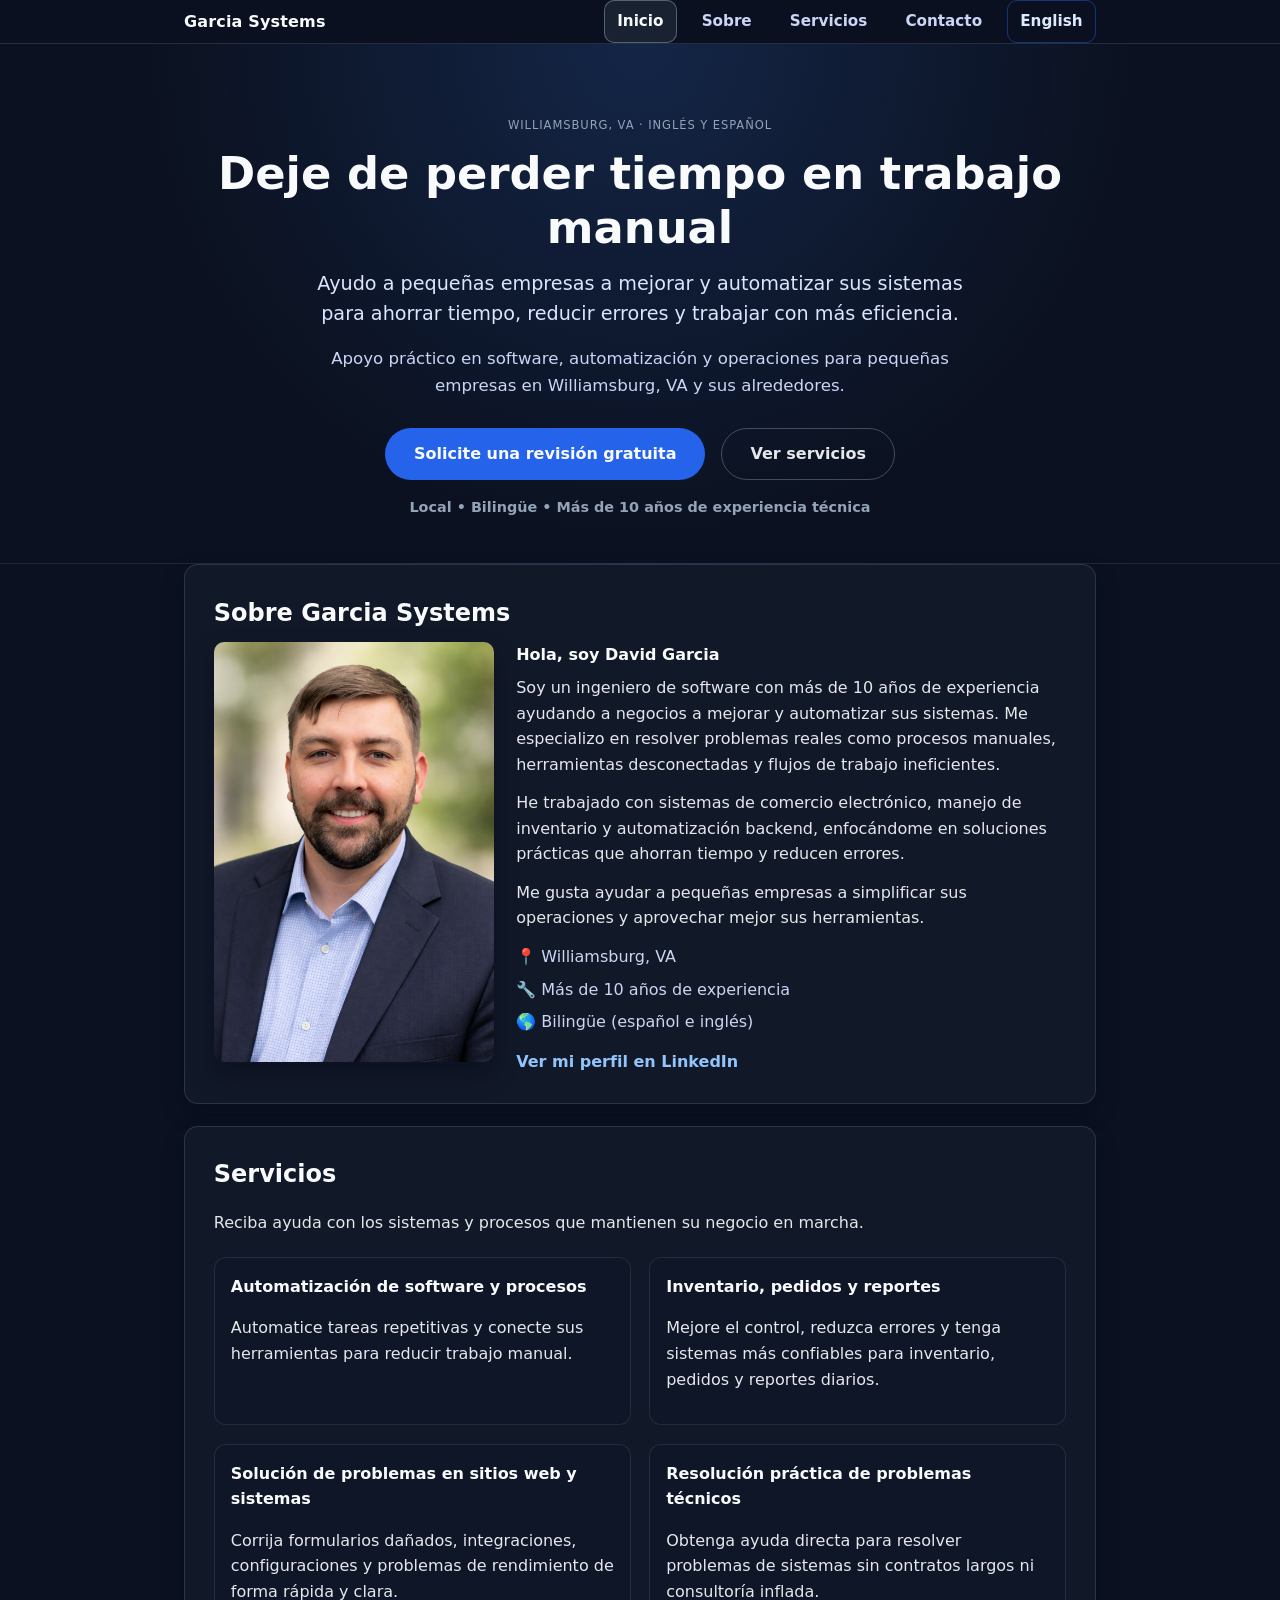
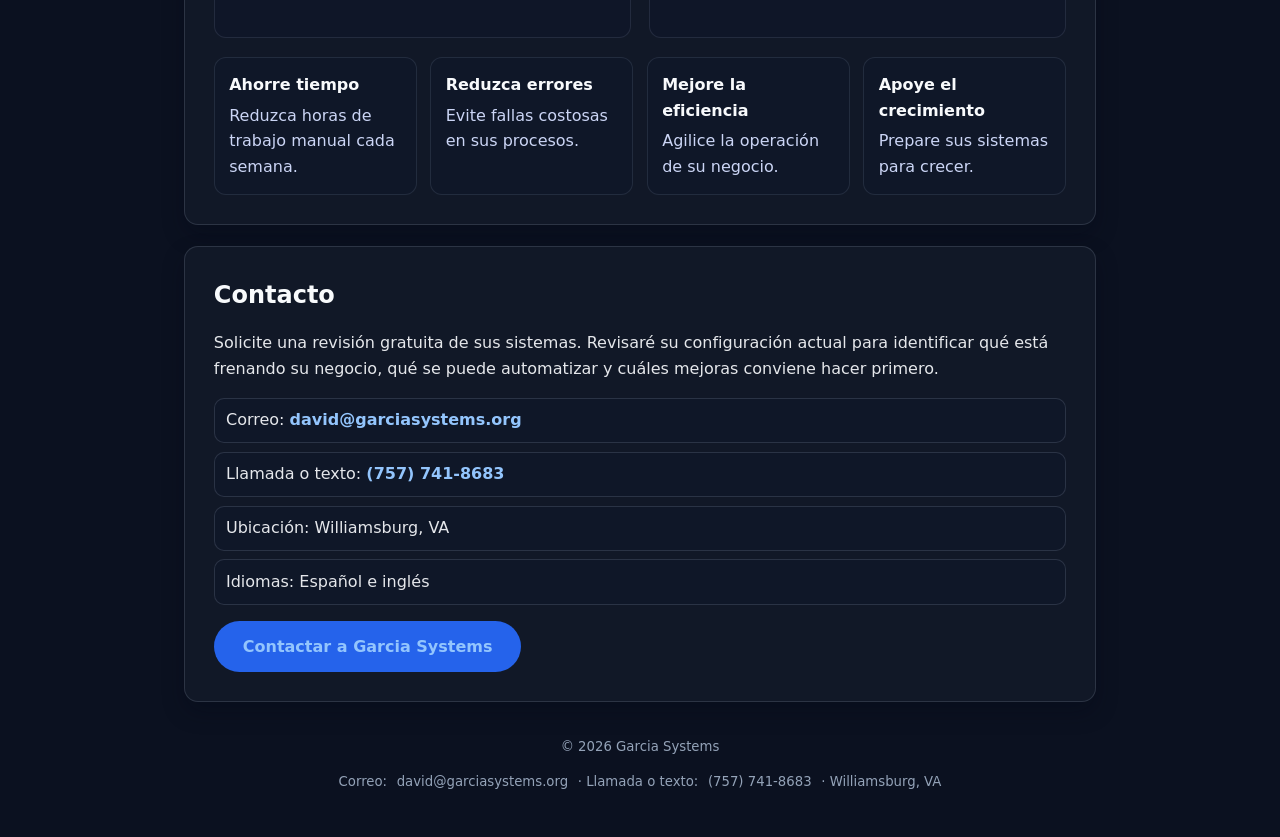
==== commit c0b34e30: "Add bilingual About section with portrait and trust details" ====
--- a/es/index.html
+++ b/es/index.html
@@ -44,8 +44,23 @@
   <main class="container">
     <section id="about" class="card" aria-labelledby="about-heading">
       <h2 id="about-heading">Sobre Garcia Systems</h2>
-      <p>Garcia Systems ayuda a pequeñas empresas a mejorar la forma en que funcionan sus sistemas. Me especializo en soporte práctico de software y automatización para reducir trabajo manual, mejorar la visibilidad de las operaciones y ayudar a los dueños de negocios a dedicar menos tiempo a problemas tecnológicos.</p>
-      <p>Con experiencia en desarrollo de software, operaciones, bases de datos, flujos de comercio electrónico e integración de sistemas, me enfoco en resolver problemas reales del negocio, sin complicaciones innecesarias.</p>
+      <div class="about-layout">
+        <figure class="about-portrait-wrap">
+          <img class="about-portrait" src="../assets/david-portrait.PNG" alt="David Garcia - Garcia Systems" loading="lazy">
+        </figure>
+        <div class="about-content">
+          <h3>Hola, soy David Garcia</h3>
+          <p>Soy un ingeniero de software con más de 10 años de experiencia ayudando a negocios a mejorar y automatizar sus sistemas. Me especializo en resolver problemas reales como procesos manuales, herramientas desconectadas y flujos de trabajo ineficientes.</p>
+          <p>He trabajado con sistemas de comercio electrónico, manejo de inventario y automatización backend, enfocándome en soluciones prácticas que ahorran tiempo y reducen errores.</p>
+          <p>Me gusta ayudar a pequeñas empresas a simplificar sus operaciones y aprovechar mejor sus herramientas.</p>
+          <ul class="about-trust-list" aria-label="Puntos de credibilidad">
+            <li>📍 Williamsburg, VA</li>
+            <li>🔧 Más de 10 años de experiencia</li>
+            <li>🌎 Bilingüe (español e inglés)</li>
+          </ul>
+          <a class="about-linkedin" href="https://www.linkedin.com/in/netdavid/" target="_blank" rel="noopener noreferrer">Ver mi perfil en LinkedIn</a>
+        </div>
+      </div>
     </section>
 
     <section id="services" class="card" aria-labelledby="services-heading">
--- a/styles.css
+++ b/styles.css
@@ -278,6 +278,45 @@
   margin: 0 0 0.45rem;
   color: #f8fafc;
   font-size: 1rem;
+}
+
+.about-layout {
+  display: grid;
+  grid-template-columns: 1fr;
+  gap: 1rem;
+  align-items: start;
+}
+
+.about-portrait-wrap {
+  margin: 0;
+}
+
+.about-portrait {
+  display: block;
+  width: 100%;
+  max-width: 280px;
+  border-radius: 10px;
+  box-shadow: 0 12px 24px rgba(2, 6, 23, 0.35);
+}
+
+.about-content p {
+  margin: 0 0 0.8rem;
+}
+
+.about-trust-list {
+  list-style: none;
+  padding: 0;
+  margin: 0.35rem 0 0;
+  display: grid;
+  gap: 0.45rem;
+  color: #cbd5f5;
+}
+
+.about-linkedin {
+  display: inline-flex;
+  margin-top: 0.85rem;
+  font-weight: 600;
+  color: #93c5fd;
 }
 
 .services-grid {
@@ -475,6 +514,11 @@
     margin-top: 1.2rem;
   }
 
+  .about-layout {
+    grid-template-columns: minmax(220px, 280px) minmax(0, 1fr);
+    gap: 1.4rem;
+  }
+
   .steps {
     gap: 1.2rem;
     margin-top: 1.3rem;
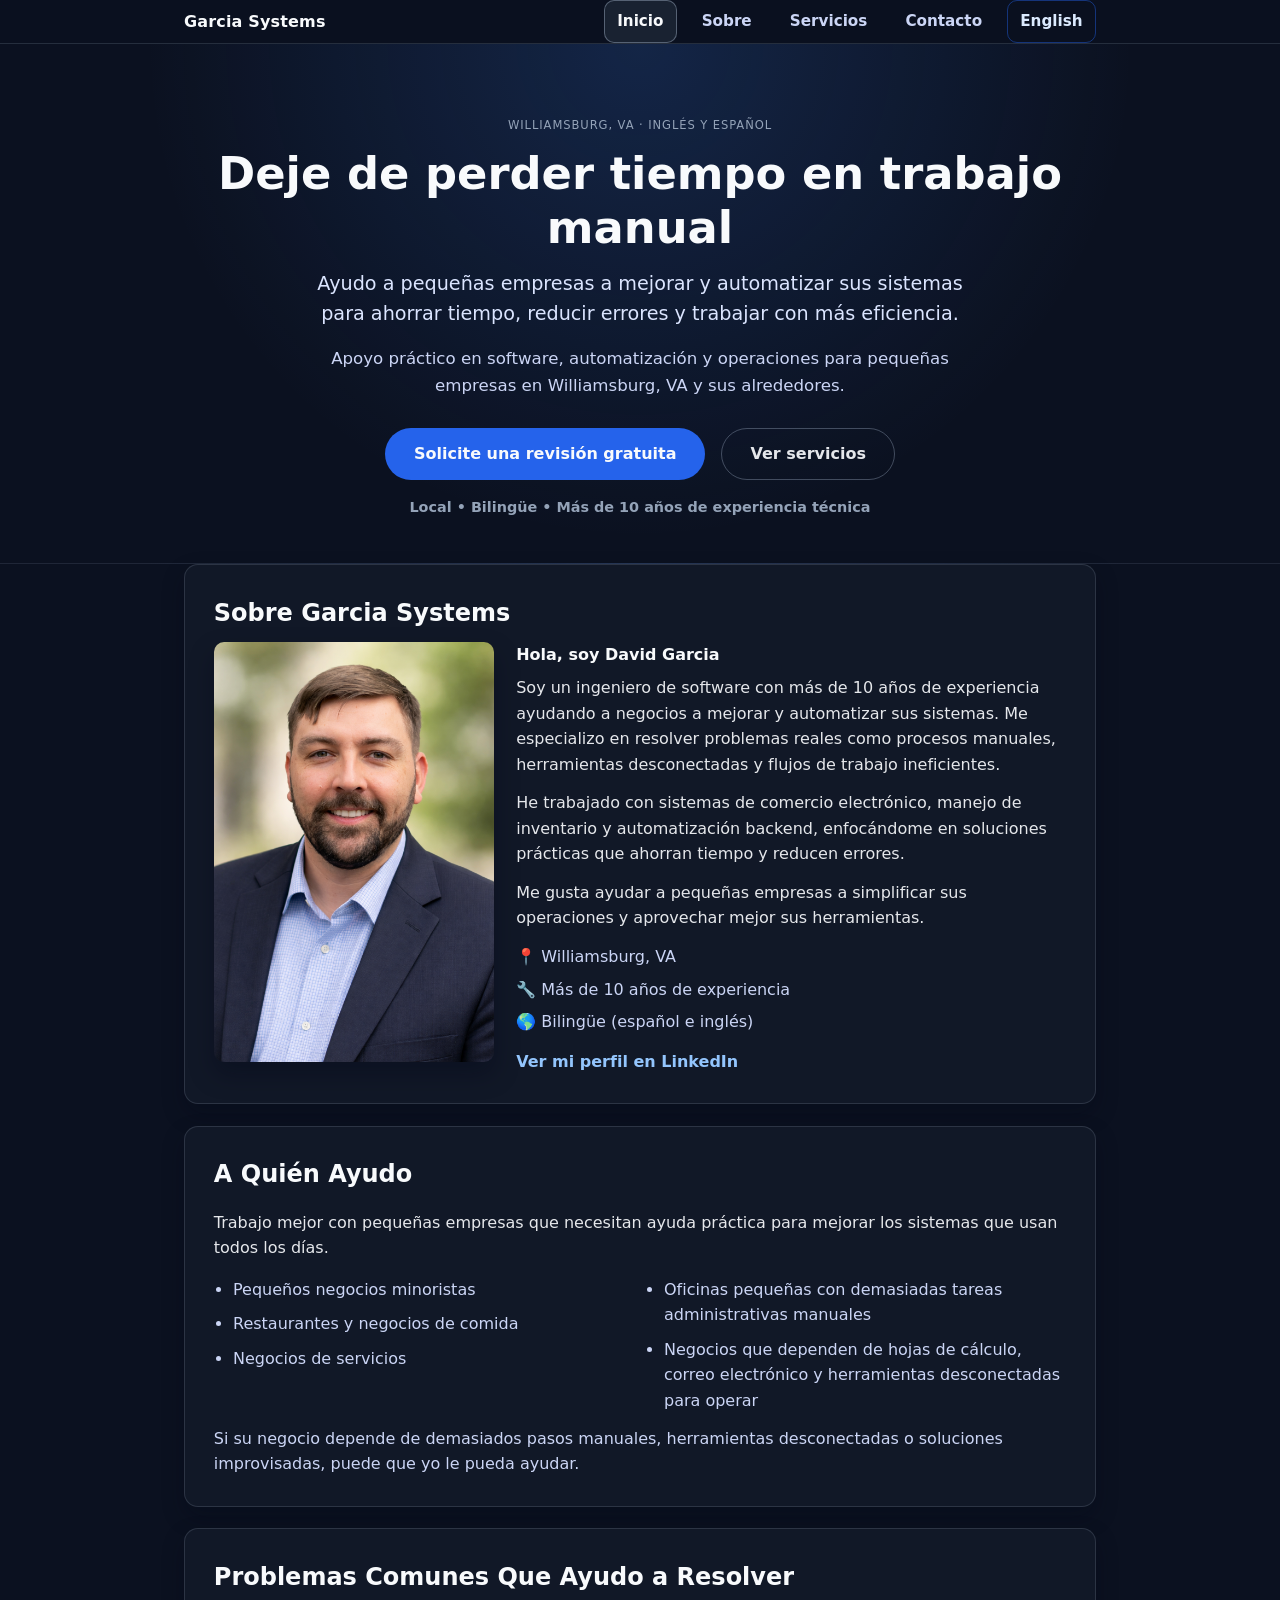
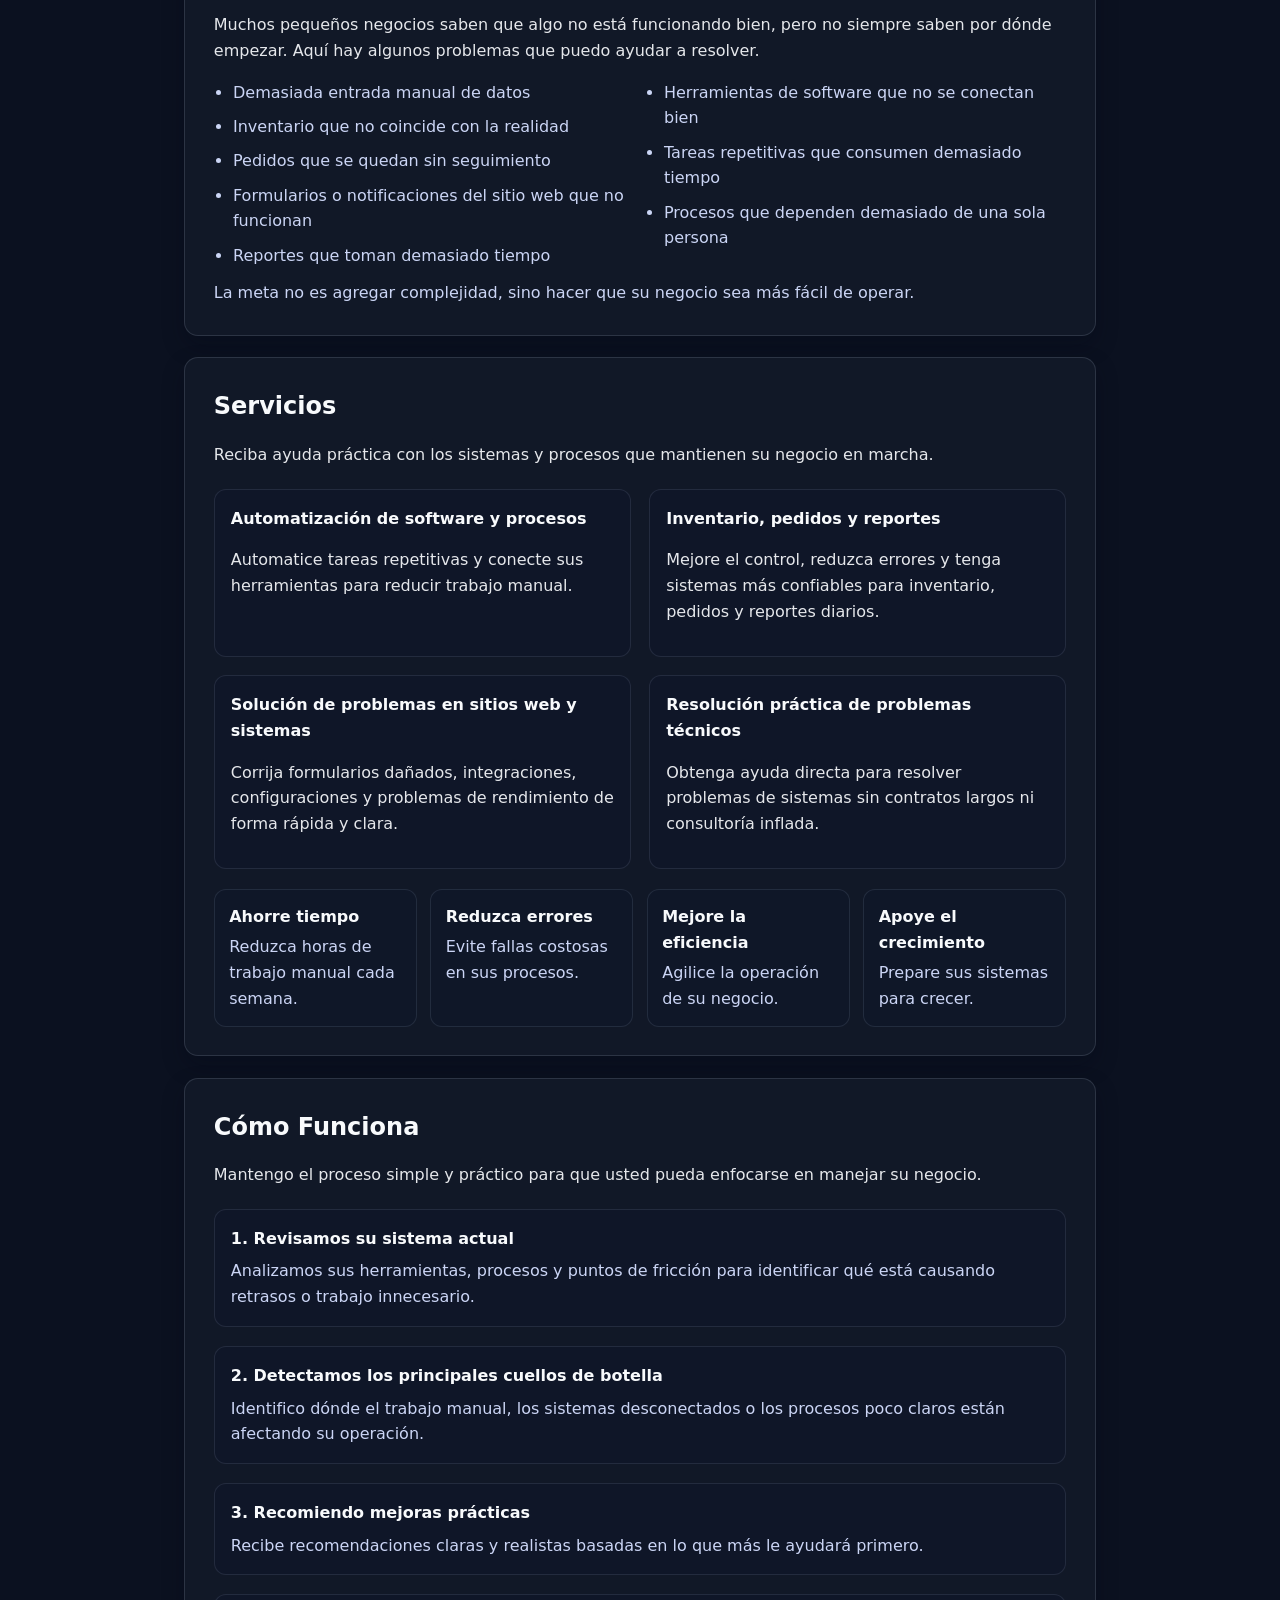
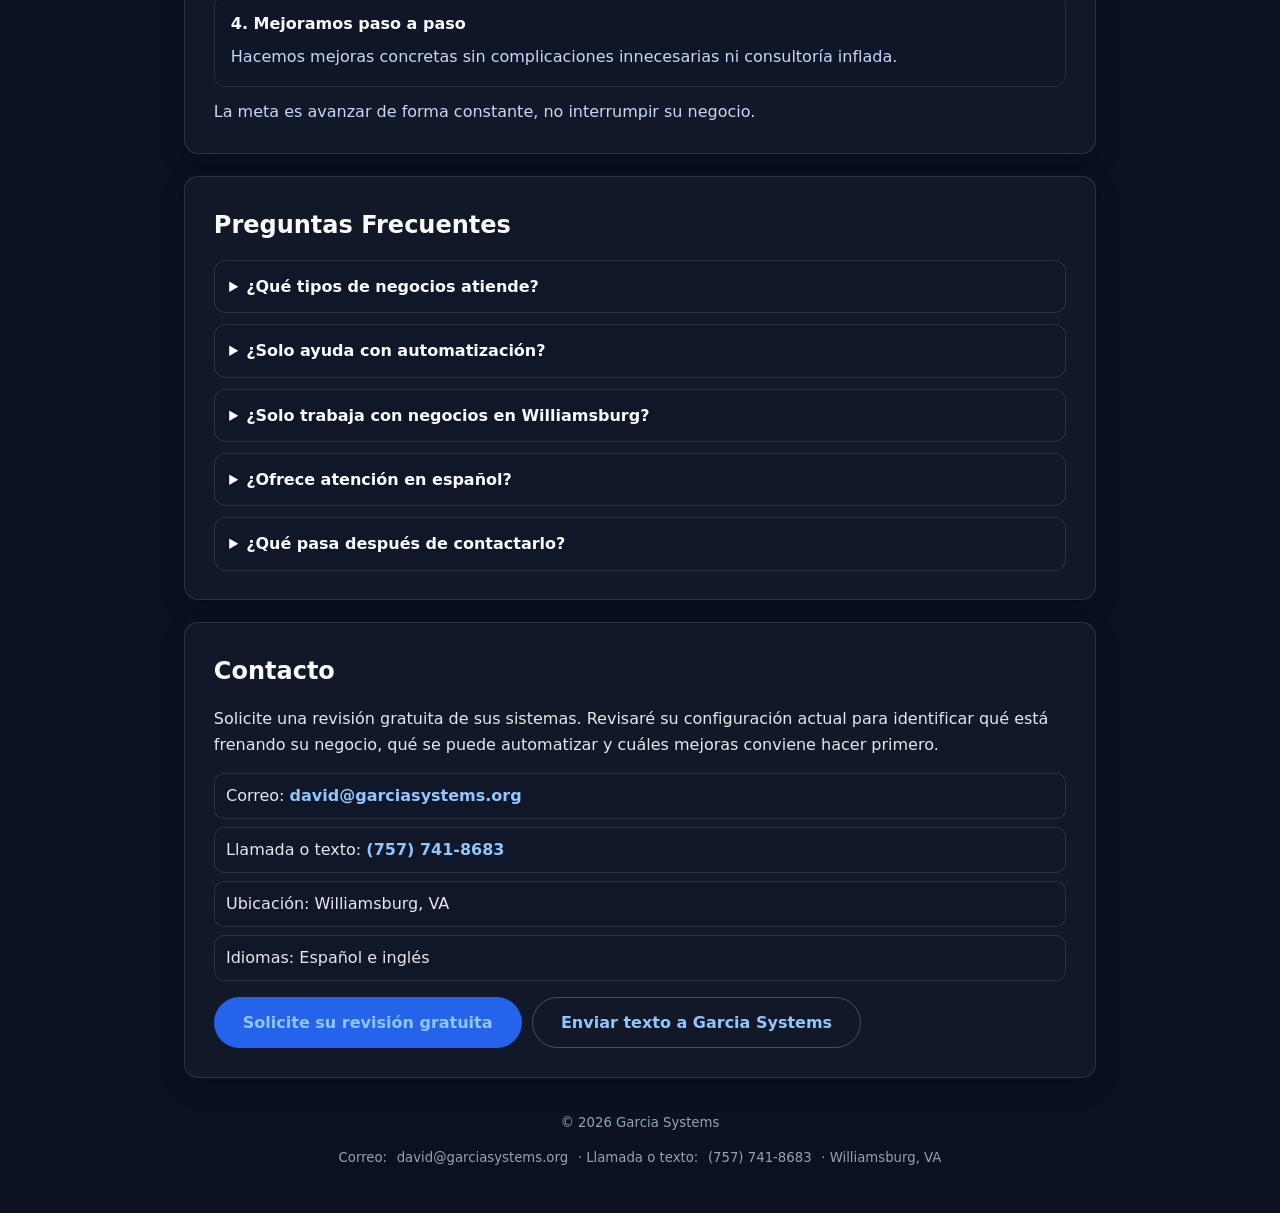
==== commit 1635b504: "Add bilingual conversion sections and stronger contact CTAs" ====
--- a/es/index.html
+++ b/es/index.html
@@ -2,12 +2,13 @@
 <html lang="es">
 <head>
   <meta charset="UTF-8">
-  <title>Garcia Systems | Inicio</title>
+  <title>Garcia Systems | Sistemas y Automatización en Williamsburg, VA</title>
   <meta name="viewport" content="width=device-width, initial-scale=1.0">
-  <meta name="description" content="Garcia Systems ayuda a pequeñas empresas a mejorar y automatizar sistemas de negocio con soporte práctico en software y operaciones.">
-  <meta property="og:title" content="Garcia Systems | Inicio">
+  <meta name="description" content="Garcia Systems ayuda a pequeñas empresas en Williamsburg, VA a mejorar procesos, automatización, reportes, sitios web y sistemas diarios.">
+  <meta property="og:title" content="Garcia Systems | Sistemas y Automatización en Williamsburg, VA">
   <meta property="og:description" content="Apoyo práctico en software, automatización y operaciones para pequeñas empresas en Williamsburg, VA y sus alrededores.">
   <meta property="og:type" content="website">
+  <link rel="canonical" href="https://garciasystems.org/es/">
   <link rel="stylesheet" href="../styles.css">
 </head>
 <body>
@@ -63,9 +64,38 @@
       </div>
     </section>
 
+    <section id="who-i-help" class="card" aria-labelledby="who-i-help-heading">
+      <h2 id="who-i-help-heading">A Quién Ayudo</h2>
+      <p>Trabajo mejor con pequeñas empresas que necesitan ayuda práctica para mejorar los sistemas que usan todos los días.</p>
+      <ul class="list split-list">
+        <li>Pequeños negocios minoristas</li>
+        <li>Restaurantes y negocios de comida</li>
+        <li>Negocios de servicios</li>
+        <li>Oficinas pequeñas con demasiadas tareas administrativas manuales</li>
+        <li>Negocios que dependen de hojas de cálculo, correo electrónico y herramientas desconectadas para operar</li>
+      </ul>
+      <p class="section-note">Si su negocio depende de demasiados pasos manuales, herramientas desconectadas o soluciones improvisadas, puede que yo le pueda ayudar.</p>
+    </section>
+
+    <section id="problems" class="card" aria-labelledby="problems-heading">
+      <h2 id="problems-heading">Problemas Comunes Que Ayudo a Resolver</h2>
+      <p>Muchos pequeños negocios saben que algo no está funcionando bien, pero no siempre saben por dónde empezar. Aquí hay algunos problemas que puedo ayudar a resolver.</p>
+      <ul class="list split-list">
+        <li>Demasiada entrada manual de datos</li>
+        <li>Inventario que no coincide con la realidad</li>
+        <li>Pedidos que se quedan sin seguimiento</li>
+        <li>Formularios o notificaciones del sitio web que no funcionan</li>
+        <li>Reportes que toman demasiado tiempo</li>
+        <li>Herramientas de software que no se conectan bien</li>
+        <li>Tareas repetitivas que consumen demasiado tiempo</li>
+        <li>Procesos que dependen demasiado de una sola persona</li>
+      </ul>
+      <p class="section-note">La meta no es agregar complejidad, sino hacer que su negocio sea más fácil de operar.</p>
+    </section>
+
     <section id="services" class="card" aria-labelledby="services-heading">
       <h2 id="services-heading">Servicios</h2>
-      <p>Reciba ayuda con los sistemas y procesos que mantienen su negocio en marcha.</p>
+      <p>Reciba ayuda práctica con los sistemas y procesos que mantienen su negocio en marcha.</p>
       <div class="services-grid">
         <article class="service-card">
           <h3>Automatización de software y procesos</h3>
@@ -92,6 +122,56 @@
       </div>
     </section>
 
+    <section id="process" class="card" aria-labelledby="process-heading">
+      <h2 id="process-heading">Cómo Funciona</h2>
+      <p>Mantengo el proceso simple y práctico para que usted pueda enfocarse en manejar su negocio.</p>
+      <ol class="steps">
+        <li>
+          <h3>1. Revisamos su sistema actual</h3>
+          <p>Analizamos sus herramientas, procesos y puntos de fricción para identificar qué está causando retrasos o trabajo innecesario.</p>
+        </li>
+        <li>
+          <h3>2. Detectamos los principales cuellos de botella</h3>
+          <p>Identifico dónde el trabajo manual, los sistemas desconectados o los procesos poco claros están afectando su operación.</p>
+        </li>
+        <li>
+          <h3>3. Recomiendo mejoras prácticas</h3>
+          <p>Recibe recomendaciones claras y realistas basadas en lo que más le ayudará primero.</p>
+        </li>
+        <li>
+          <h3>4. Mejoramos paso a paso</h3>
+          <p>Hacemos mejoras concretas sin complicaciones innecesarias ni consultoría inflada.</p>
+        </li>
+      </ol>
+      <p class="section-note">La meta es avanzar de forma constante, no interrumpir su negocio.</p>
+    </section>
+
+    <section id="faq" class="card" aria-labelledby="faq-heading">
+      <h2 id="faq-heading">Preguntas Frecuentes</h2>
+      <div class="faq-list">
+        <details>
+          <summary>¿Qué tipos de negocios atiende?</summary>
+          <p>Principalmente trabajo con pequeñas empresas que necesitan ayuda con software, procesos, formularios, reportes, sitios web, operaciones de inventario y sistemas del día a día.</p>
+        </details>
+        <details>
+          <summary>¿Solo ayuda con automatización?</summary>
+          <p>No. También puedo ayudar a resolver problemas con sitios web, formularios, integraciones, reportes y sistemas que están causando pérdida de tiempo o errores.</p>
+        </details>
+        <details>
+          <summary>¿Solo trabaja con negocios en Williamsburg?</summary>
+          <p>Estoy ubicado en Williamsburg, Virginia, y tengo especial interés en ayudar a negocios locales, aunque también puedo ofrecer apoyo remoto cuando sea apropiado.</p>
+        </details>
+        <details>
+          <summary>¿Ofrece atención en español?</summary>
+          <p>Sí. Puedo comunicarme en español e inglés.</p>
+        </details>
+        <details>
+          <summary>¿Qué pasa después de contactarlo?</summary>
+          <p>Comenzamos con una revisión gratuita de sus sistemas para entender su situación actual, identificar cuellos de botella y hablar sobre los próximos pasos.</p>
+        </details>
+      </div>
+    </section>
+
     <section id="contact" class="card contact" aria-labelledby="contact-heading">
       <h2 id="contact-heading">Contacto</h2>
       <p>Solicite una revisión gratuita de sus sistemas. Revisaré su configuración actual para identificar qué está frenando su negocio, qué se puede automatizar y cuáles mejoras conviene hacer primero.</p>
@@ -101,7 +181,10 @@
         <span class="contact-line">Ubicación: Williamsburg, VA</span>
         <span class="contact-line">Idiomas: Español e inglés</span>
       </div>
-      <a class="btn contact-cta" href="mailto:david@garciasystems.org?subject=Revisi%C3%B3n%20gratuita%20de%20sistemas">Contactar a Garcia Systems</a>
+      <div class="contact-ctas">
+        <a class="btn contact-cta" href="mailto:david@garciasystems.org?subject=Revisi%C3%B3n%20gratuita%20de%20sistemas">Solicite su revisión gratuita</a>
+        <a class="btn btn-secondary contact-cta" href="sms:+17577418683">Enviar texto a Garcia Systems</a>
+      </div>
     </section>
   </main>
 
--- a/styles.css
+++ b/styles.css
@@ -363,6 +363,16 @@
   margin: 1rem 0 0;
   display: grid;
   gap: 0.85rem;
+  counter-reset: process-step;
+}
+
+.steps li {
+  list-style: none;
+}
+
+.steps p {
+  margin: 0;
+  color: #cbd5f5;
 }
 
 .list {
@@ -373,6 +383,20 @@
 
 .list li {
   margin-bottom: 0.55rem;
+}
+
+.split-list {
+  columns: 1;
+  column-gap: 1.8rem;
+}
+
+.split-list li {
+  break-inside: avoid;
+}
+
+.section-note {
+  margin: 0.75rem 0 0;
+  color: #cbd5f5;
 }
 
 .inline-list {
@@ -405,6 +429,40 @@
 
 .contact-cta {
   margin-top: 1rem;
+}
+
+.contact-ctas {
+  display: grid;
+  gap: 0.65rem;
+}
+
+.faq-list {
+  display: grid;
+  gap: 0.7rem;
+  margin-top: 1rem;
+}
+
+.faq-list details {
+  background: rgba(15, 23, 42, 0.5);
+  border: 1px solid rgba(148, 163, 184, 0.2);
+  border-radius: 12px;
+  padding: 0.8rem 0.9rem;
+}
+
+.faq-list summary {
+  cursor: pointer;
+  font-weight: 600;
+  color: #f8fafc;
+}
+
+.faq-list summary:focus-visible {
+  outline: 2px solid #60a5fa;
+  outline-offset: 2px;
+}
+
+.faq-list details p {
+  margin: 0.65rem 0 0;
+  color: #cbd5f5;
 }
 
 .muted {
@@ -514,6 +572,10 @@
     margin-top: 1.2rem;
   }
 
+  .split-list {
+    columns: 2;
+  }
+
   .about-layout {
     grid-template-columns: minmax(220px, 280px) minmax(0, 1fr);
     gap: 1.4rem;
@@ -523,4 +585,10 @@
     gap: 1.2rem;
     margin-top: 1.3rem;
   }
-}
+
+  .contact-ctas {
+    grid-template-columns: repeat(2, minmax(0, max-content));
+    justify-content: flex-start;
+    align-items: center;
+  }
+}
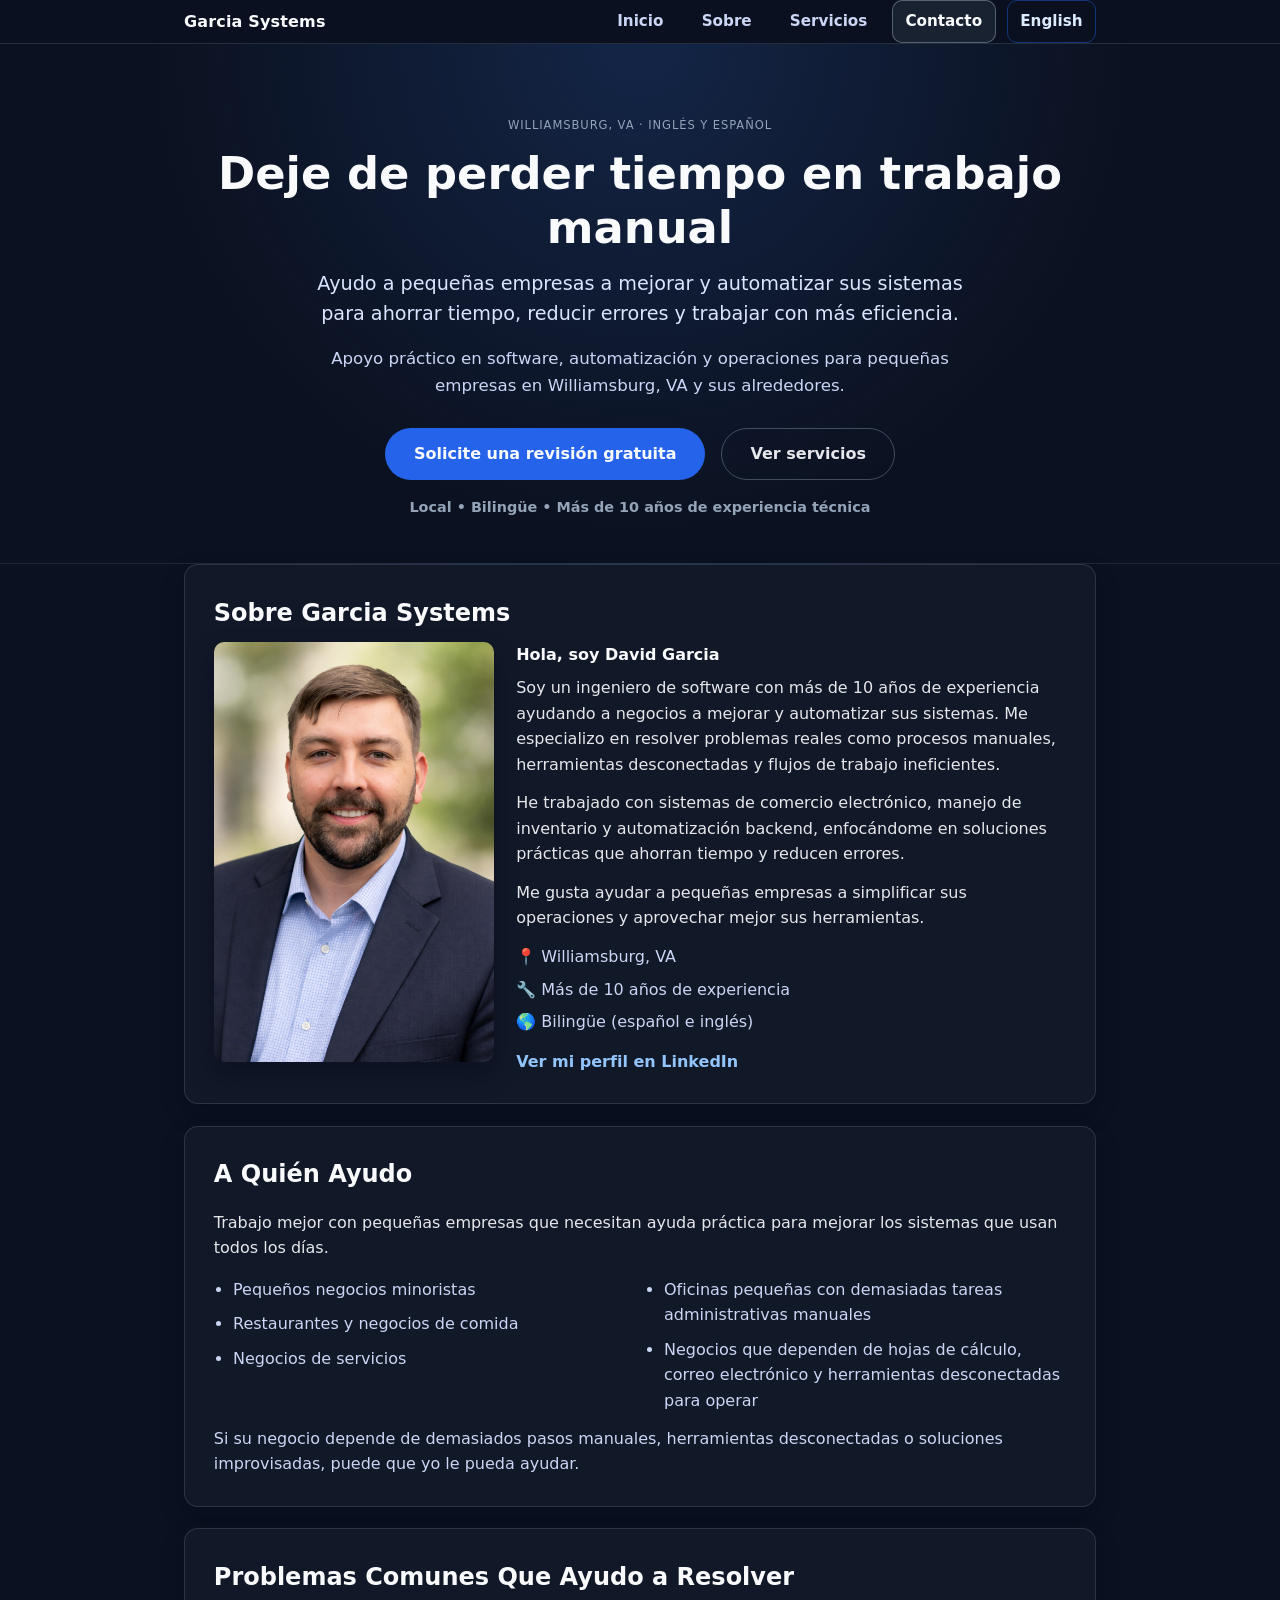
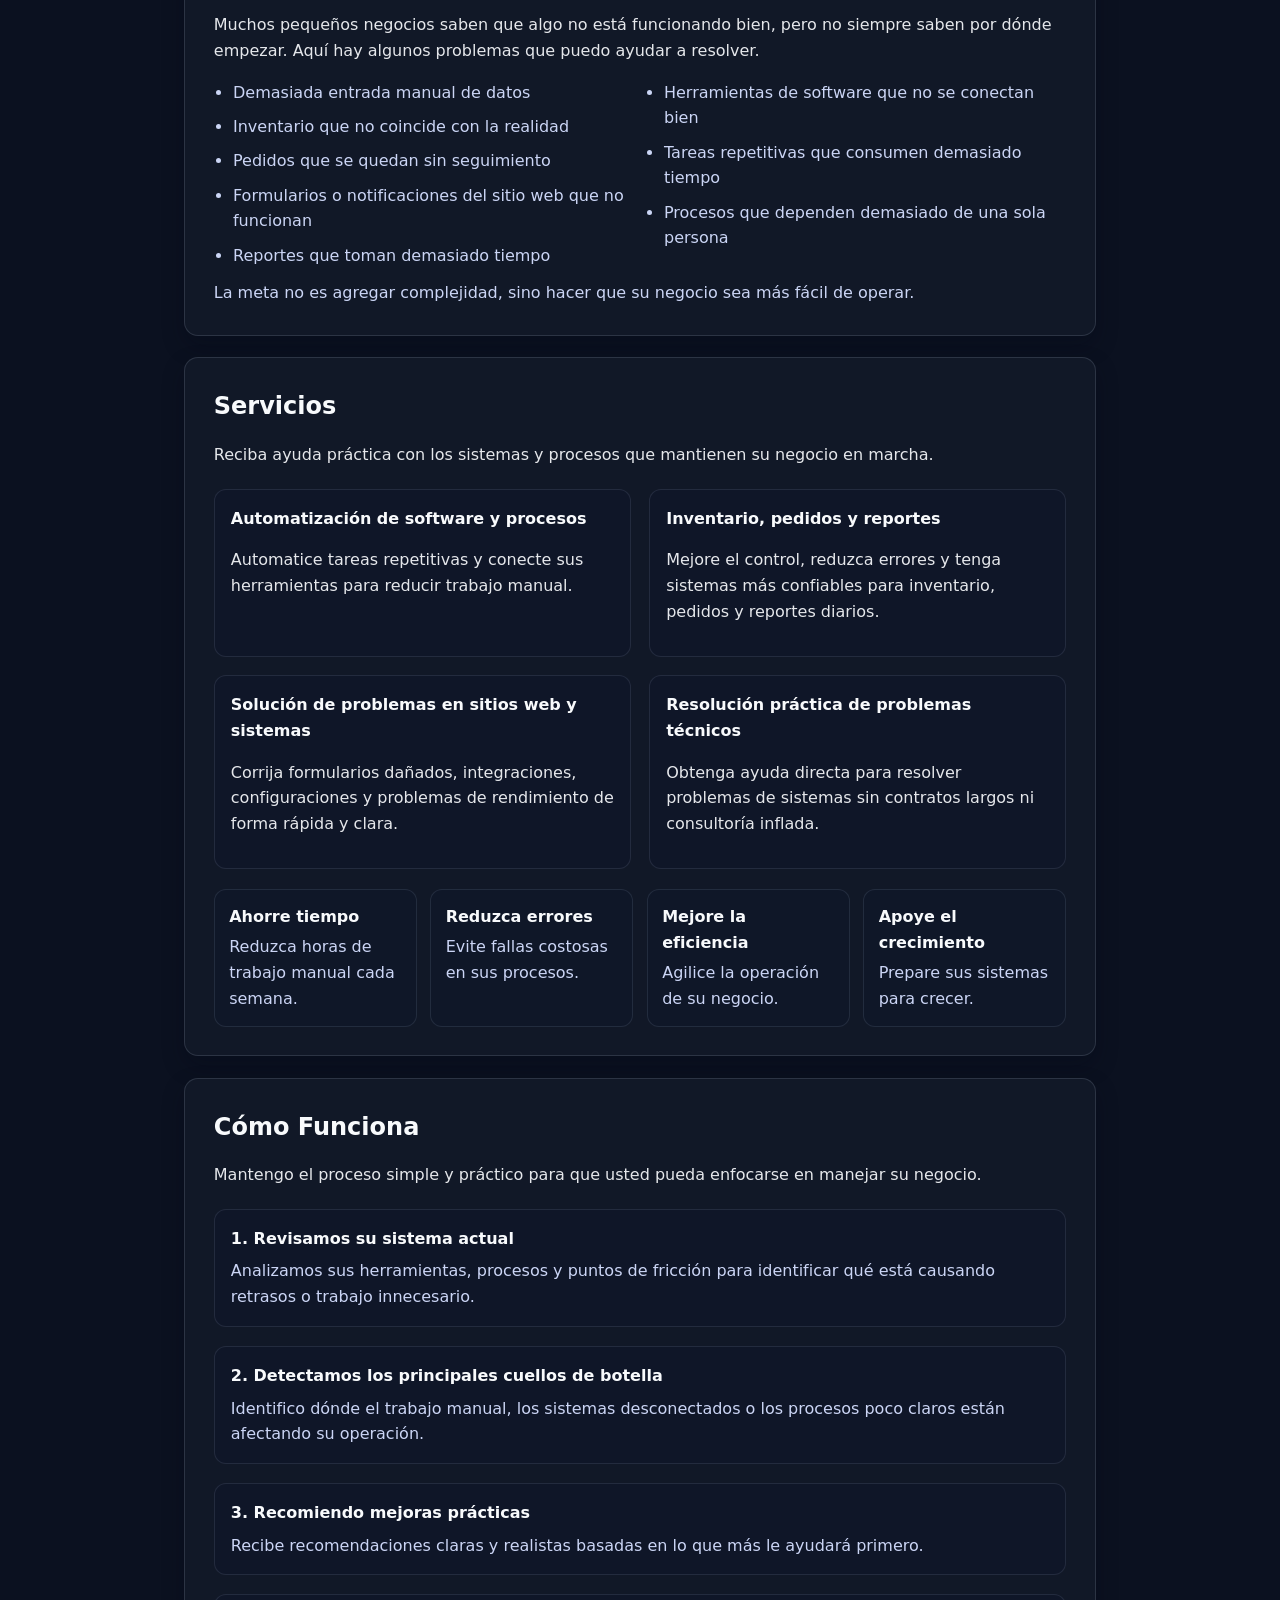
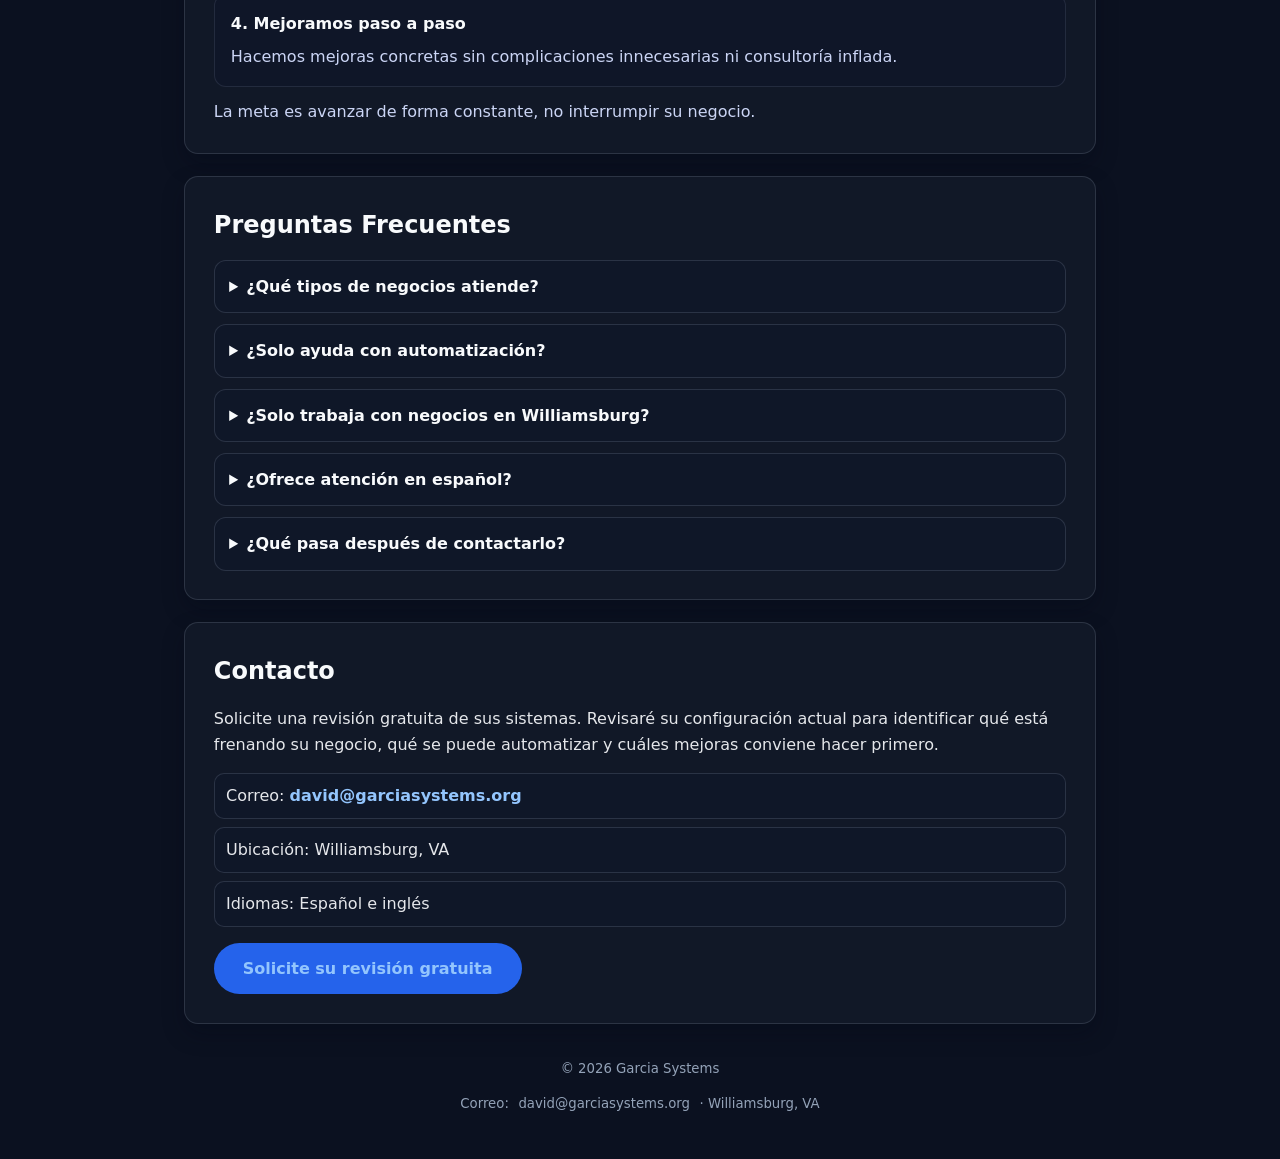
==== commit 29e52d0a: "Remove phone number and call/text links from site" ====
--- a/es/index.html
+++ b/es/index.html
@@ -177,20 +177,18 @@
       <p>Solicite una revisión gratuita de sus sistemas. Revisaré su configuración actual para identificar qué está frenando su negocio, qué se puede automatizar y cuáles mejoras conviene hacer primero.</p>
       <div class="contact-lines">
         <span class="contact-line">Correo: <a href="mailto:david@garciasystems.org">david@garciasystems.org</a></span>
-        <span class="contact-line">Llamada o texto: <a href="tel:+17577418683">(757) 741-8683</a></span>
         <span class="contact-line">Ubicación: Williamsburg, VA</span>
         <span class="contact-line">Idiomas: Español e inglés</span>
       </div>
       <div class="contact-ctas">
         <a class="btn contact-cta" href="mailto:david@garciasystems.org?subject=Revisi%C3%B3n%20gratuita%20de%20sistemas">Solicite su revisión gratuita</a>
-        <a class="btn btn-secondary contact-cta" href="sms:+17577418683">Enviar texto a Garcia Systems</a>
       </div>
     </section>
   </main>
 
   <footer>
     <p>&copy; 2026 Garcia Systems</p>
-    <p class="footer-links">Correo: <a href="mailto:david@garciasystems.org">david@garciasystems.org</a> · Llamada o texto: <a href="tel:+17577418683">(757) 741-8683</a> · Williamsburg, VA</p>
+    <p class="footer-links">Correo: <a href="mailto:david@garciasystems.org">david@garciasystems.org</a> · Williamsburg, VA</p>
   </footer>
   <script src="../script.js"></script>
 </body>
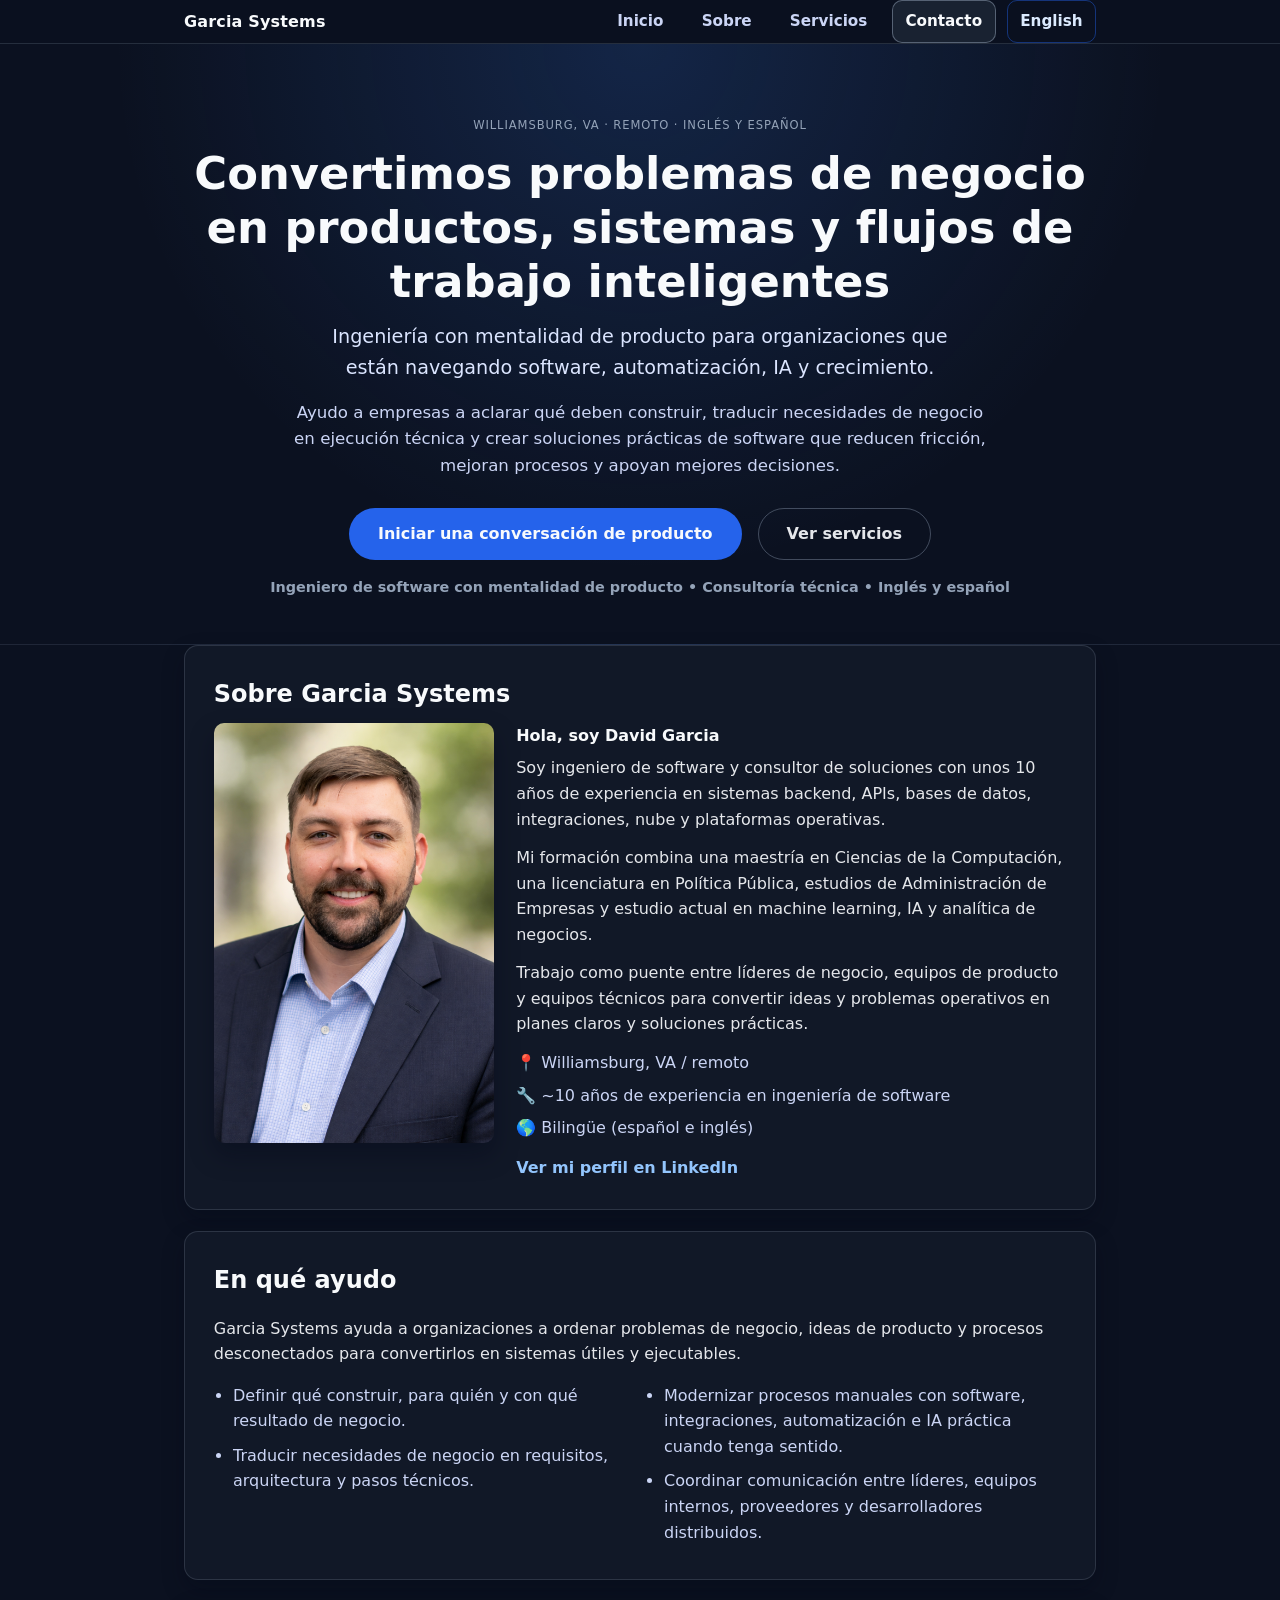
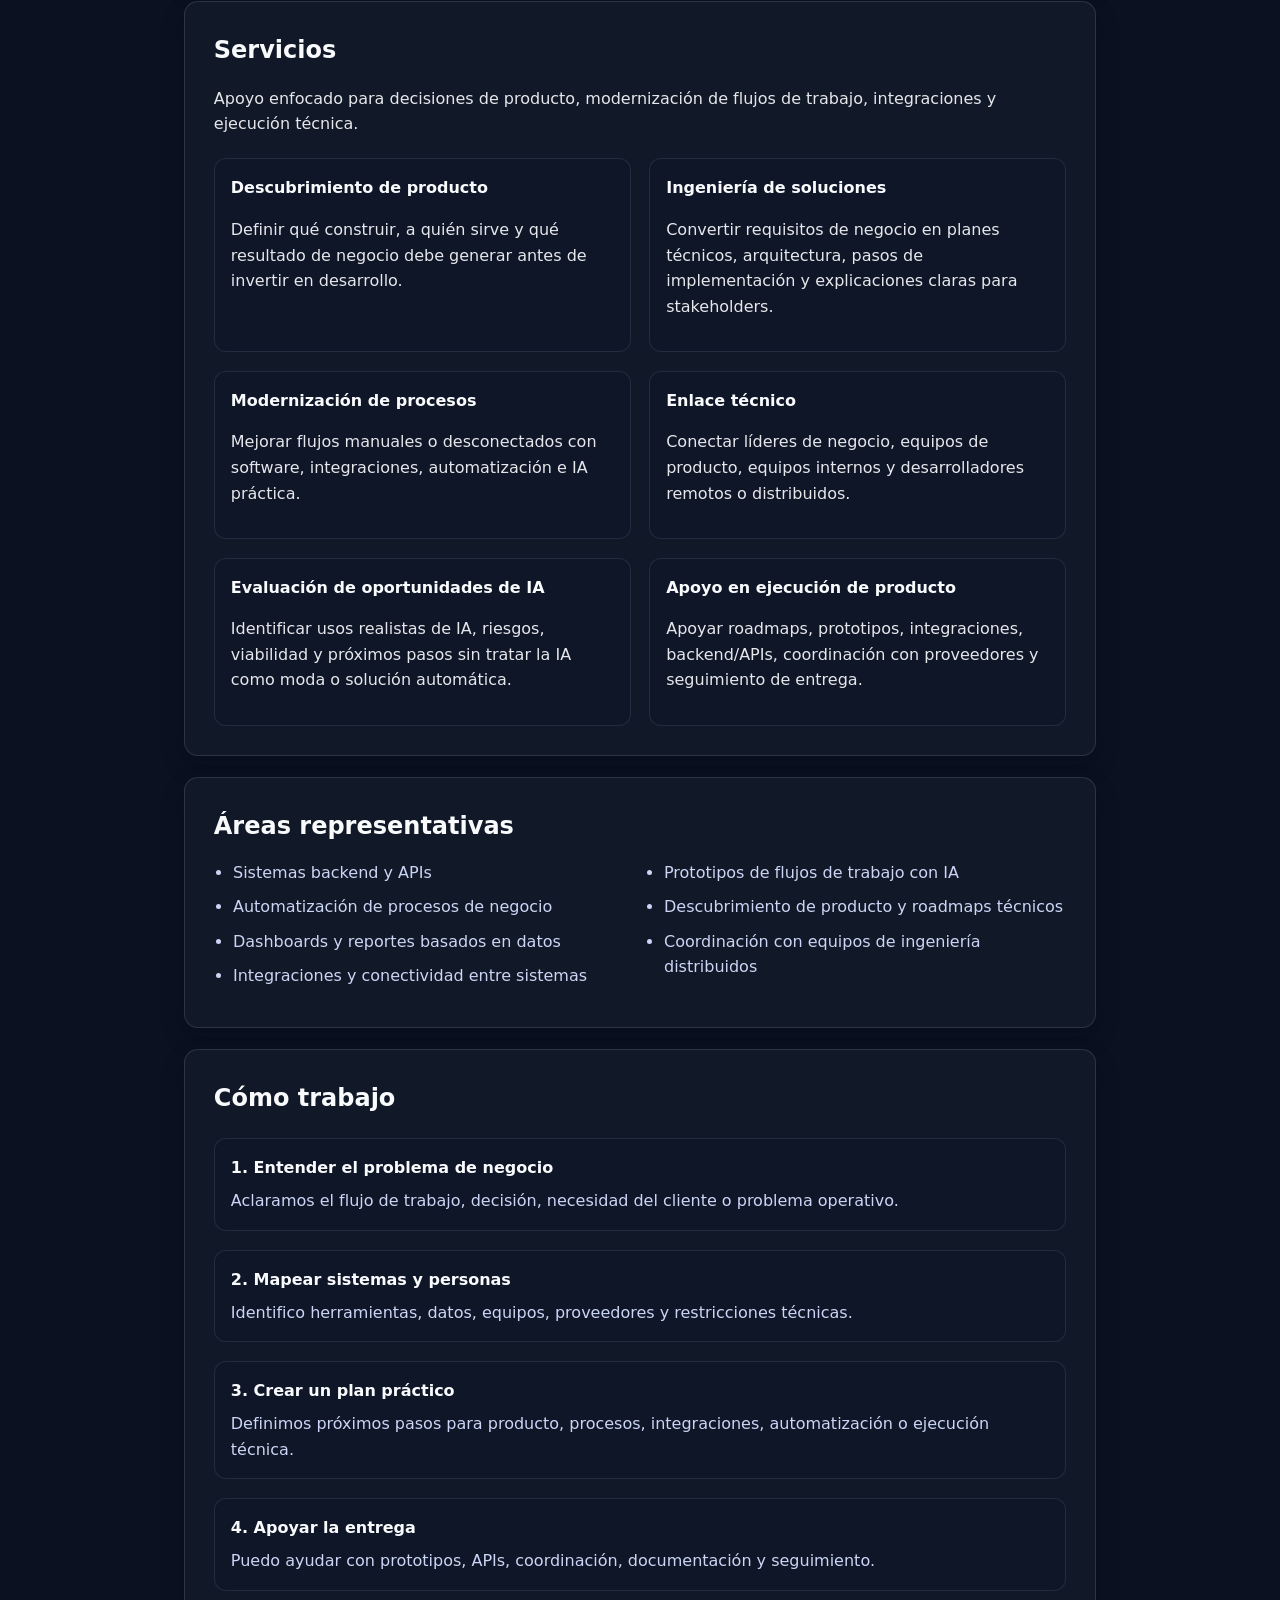
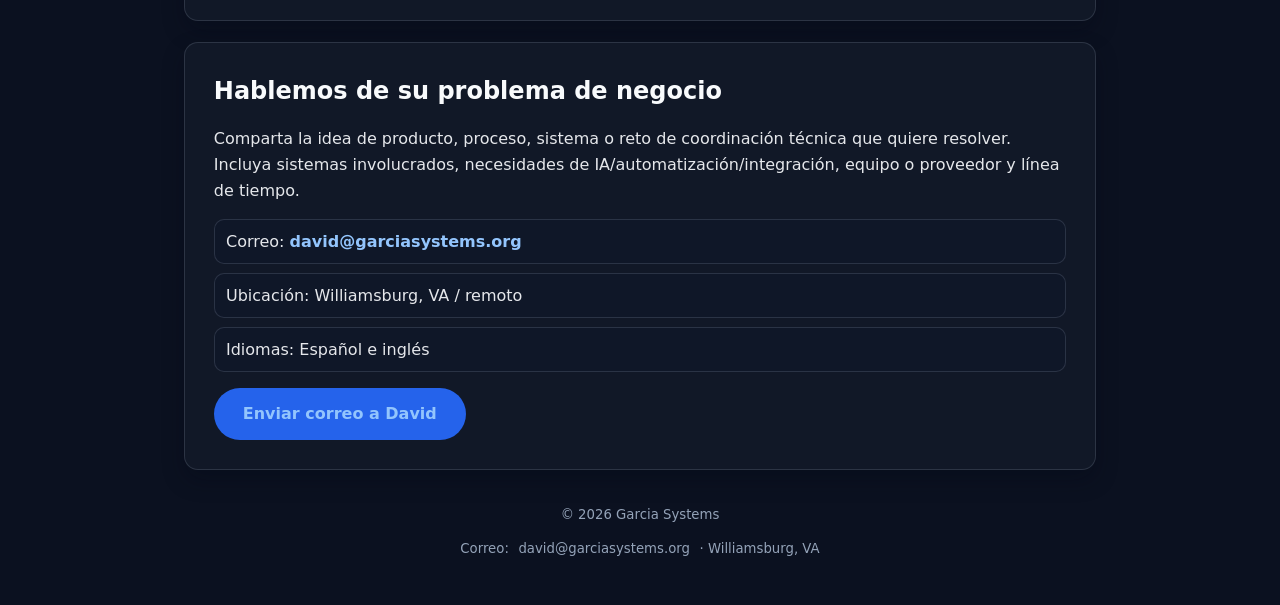
==== commit a933e7ed: "Reposition Garcia Systems site messaging" ====
--- a/es/index.html
+++ b/es/index.html
@@ -2,11 +2,11 @@
 <html lang="es">
 <head>
   <meta charset="UTF-8">
-  <title>Garcia Systems | Sistemas y Automatización en Williamsburg, VA</title>
+  <title>Garcia Systems | Ingeniería de Producto y Consultoría de Flujos con IA</title>
   <meta name="viewport" content="width=device-width, initial-scale=1.0">
-  <meta name="description" content="Garcia Systems ayuda a pequeñas empresas en Williamsburg, VA a mejorar procesos, automatización, reportes, sitios web y sistemas diarios.">
-  <meta property="og:title" content="Garcia Systems | Sistemas y Automatización en Williamsburg, VA">
-  <meta property="og:description" content="Apoyo práctico en software, automatización y operaciones para pequeñas empresas en Williamsburg, VA y sus alrededores.">
+  <meta name="description" content="Garcia Systems ayuda a organizaciones a convertir problemas de negocio en productos, sistemas, automatizaciones y flujos prácticos con IA.">
+  <meta property="og:title" content="Garcia Systems | Ingeniería de Producto y Consultoría de Flujos con IA">
+  <meta property="og:description" content="Ingeniería con mentalidad de producto para software, automatización, integraciones, modernización de procesos e IA práctica.">
   <meta property="og:type" content="website">
   <link rel="canonical" href="https://garciasystems.org/es/">
   <link rel="stylesheet" href="../styles.css">
@@ -30,15 +30,15 @@
 
   <section id="home" class="hero" aria-labelledby="home-heading">
     <div class="container">
-      <p class="eyebrow">Williamsburg, VA · Inglés y español</p>
-      <h1 id="home-heading">Deje de perder tiempo en trabajo manual</h1>
-      <p class="tagline">Ayudo a pequeñas empresas a mejorar y automatizar sus sistemas para ahorrar tiempo, reducir errores y trabajar con más eficiencia.</p>
-      <p class="support-line">Apoyo práctico en software, automatización y operaciones para pequeñas empresas en Williamsburg, VA y sus alrededores.</p>
+      <p class="eyebrow">Williamsburg, VA · Remoto · Inglés y español</p>
+      <h1 id="home-heading">Convertimos problemas de negocio en productos, sistemas y flujos de trabajo inteligentes</h1>
+      <p class="tagline">Ingeniería con mentalidad de producto para organizaciones que están navegando software, automatización, IA y crecimiento.</p>
+      <p class="support-line">Ayudo a empresas a aclarar qué deben construir, traducir necesidades de negocio en ejecución técnica y crear soluciones prácticas de software que reducen fricción, mejoran procesos y apoyan mejores decisiones.</p>
       <div class="hero-actions">
-        <a class="btn" href="#contact" aria-label="Solicitar una revisión gratuita de sistemas">Solicite una revisión gratuita</a>
+        <a class="btn" href="#contact" aria-label="Iniciar una conversación de producto">Iniciar una conversación de producto</a>
         <a class="btn btn-secondary" href="#services" aria-label="Ver servicios">Ver servicios</a>
       </div>
-      <p class="trust-line">Local • Bilingüe • Más de 10 años de experiencia técnica</p>
+      <p class="trust-line">Ingeniero de software con mentalidad de producto • Consultoría técnica • Inglés y español</p>
     </div>
   </section>
 
@@ -46,143 +46,52 @@
     <section id="about" class="card" aria-labelledby="about-heading">
       <h2 id="about-heading">Sobre Garcia Systems</h2>
       <div class="about-layout">
-        <figure class="about-portrait-wrap">
-          <img class="about-portrait" src="../assets/david-portrait.PNG" alt="David Garcia - Garcia Systems" loading="lazy">
-        </figure>
+        <figure class="about-portrait-wrap"><img class="about-portrait" src="../assets/david-portrait.PNG" alt="David Garcia - Garcia Systems" loading="lazy"></figure>
         <div class="about-content">
           <h3>Hola, soy David Garcia</h3>
-          <p>Soy un ingeniero de software con más de 10 años de experiencia ayudando a negocios a mejorar y automatizar sus sistemas. Me especializo en resolver problemas reales como procesos manuales, herramientas desconectadas y flujos de trabajo ineficientes.</p>
-          <p>He trabajado con sistemas de comercio electrónico, manejo de inventario y automatización backend, enfocándome en soluciones prácticas que ahorran tiempo y reducen errores.</p>
-          <p>Me gusta ayudar a pequeñas empresas a simplificar sus operaciones y aprovechar mejor sus herramientas.</p>
-          <ul class="about-trust-list" aria-label="Puntos de credibilidad">
-            <li>📍 Williamsburg, VA</li>
-            <li>🔧 Más de 10 años de experiencia</li>
-            <li>🌎 Bilingüe (español e inglés)</li>
-          </ul>
+          <p>Soy ingeniero de software y consultor de soluciones con unos 10 años de experiencia en sistemas backend, APIs, bases de datos, integraciones, nube y plataformas operativas.</p>
+          <p>Mi formación combina una maestría en Ciencias de la Computación, una licenciatura en Política Pública, estudios de Administración de Empresas y estudio actual en machine learning, IA y analítica de negocios.</p>
+          <p>Trabajo como puente entre líderes de negocio, equipos de producto y equipos técnicos para convertir ideas y problemas operativos en planes claros y soluciones prácticas.</p>
+          <ul class="about-trust-list" aria-label="Puntos de credibilidad"><li>📍 Williamsburg, VA / remoto</li><li>🔧 ~10 años de experiencia en ingeniería de software</li><li>🌎 Bilingüe (español e inglés)</li></ul>
           <a class="about-linkedin" href="https://www.linkedin.com/in/netdavid/" target="_blank" rel="noopener noreferrer">Ver mi perfil en LinkedIn</a>
         </div>
       </div>
     </section>
 
-    <section id="who-i-help" class="card" aria-labelledby="who-i-help-heading">
-      <h2 id="who-i-help-heading">A Quién Ayudo</h2>
-      <p>Trabajo mejor con pequeñas empresas que necesitan ayuda práctica para mejorar los sistemas que usan todos los días.</p>
-      <ul class="list split-list">
-        <li>Pequeños negocios minoristas</li>
-        <li>Restaurantes y negocios de comida</li>
-        <li>Negocios de servicios</li>
-        <li>Oficinas pequeñas con demasiadas tareas administrativas manuales</li>
-        <li>Negocios que dependen de hojas de cálculo, correo electrónico y herramientas desconectadas para operar</li>
-      </ul>
-      <p class="section-note">Si su negocio depende de demasiados pasos manuales, herramientas desconectadas o soluciones improvisadas, puede que yo le pueda ayudar.</p>
-    </section>
-
-    <section id="problems" class="card" aria-labelledby="problems-heading">
-      <h2 id="problems-heading">Problemas Comunes Que Ayudo a Resolver</h2>
-      <p>Muchos pequeños negocios saben que algo no está funcionando bien, pero no siempre saben por dónde empezar. Aquí hay algunos problemas que puedo ayudar a resolver.</p>
-      <ul class="list split-list">
-        <li>Demasiada entrada manual de datos</li>
-        <li>Inventario que no coincide con la realidad</li>
-        <li>Pedidos que se quedan sin seguimiento</li>
-        <li>Formularios o notificaciones del sitio web que no funcionan</li>
-        <li>Reportes que toman demasiado tiempo</li>
-        <li>Herramientas de software que no se conectan bien</li>
-        <li>Tareas repetitivas que consumen demasiado tiempo</li>
-        <li>Procesos que dependen demasiado de una sola persona</li>
-      </ul>
-      <p class="section-note">La meta no es agregar complejidad, sino hacer que su negocio sea más fácil de operar.</p>
+    <section id="what-i-help-with" class="card" aria-labelledby="what-i-help-with-heading">
+      <h2 id="what-i-help-with-heading">En qué ayudo</h2>
+      <p>Garcia Systems ayuda a organizaciones a ordenar problemas de negocio, ideas de producto y procesos desconectados para convertirlos en sistemas útiles y ejecutables.</p>
+      <ul class="list split-list"><li>Definir qué construir, para quién y con qué resultado de negocio.</li><li>Traducir necesidades de negocio en requisitos, arquitectura y pasos técnicos.</li><li>Modernizar procesos manuales con software, integraciones, automatización e IA práctica cuando tenga sentido.</li><li>Coordinar comunicación entre líderes, equipos internos, proveedores y desarrolladores distribuidos.</li></ul>
     </section>
 
     <section id="services" class="card" aria-labelledby="services-heading">
       <h2 id="services-heading">Servicios</h2>
-      <p>Reciba ayuda práctica con los sistemas y procesos que mantienen su negocio en marcha.</p>
+      <p>Apoyo enfocado para decisiones de producto, modernización de flujos de trabajo, integraciones y ejecución técnica.</p>
       <div class="services-grid">
-        <article class="service-card">
-          <h3>Automatización de software y procesos</h3>
-          <p>Automatice tareas repetitivas y conecte sus herramientas para reducir trabajo manual.</p>
-        </article>
-        <article class="service-card">
-          <h3>Inventario, pedidos y reportes</h3>
-          <p>Mejore el control, reduzca errores y tenga sistemas más confiables para inventario, pedidos y reportes diarios.</p>
-        </article>
-        <article class="service-card">
-          <h3>Solución de problemas en sitios web y sistemas</h3>
-          <p>Corrija formularios dañados, integraciones, configuraciones y problemas de rendimiento de forma rápida y clara.</p>
-        </article>
-        <article class="service-card">
-          <h3>Resolución práctica de problemas técnicos</h3>
-          <p>Obtenga ayuda directa para resolver problemas de sistemas sin contratos largos ni consultoría inflada.</p>
-        </article>
-      </div>
-      <div class="value-grid" aria-label="Resultados de negocio">
-        <article class="value-card"><h3>Ahorre tiempo</h3><p>Reduzca horas de trabajo manual cada semana.</p></article>
-        <article class="value-card"><h3>Reduzca errores</h3><p>Evite fallas costosas en sus procesos.</p></article>
-        <article class="value-card"><h3>Mejore la eficiencia</h3><p>Agilice la operación de su negocio.</p></article>
-        <article class="value-card"><h3>Apoye el crecimiento</h3><p>Prepare sus sistemas para crecer.</p></article>
+        <article class="service-card"><h3>Descubrimiento de producto</h3><p>Definir qué construir, a quién sirve y qué resultado de negocio debe generar antes de invertir en desarrollo.</p></article>
+        <article class="service-card"><h3>Ingeniería de soluciones</h3><p>Convertir requisitos de negocio en planes técnicos, arquitectura, pasos de implementación y explicaciones claras para stakeholders.</p></article>
+        <article class="service-card"><h3>Modernización de procesos</h3><p>Mejorar flujos manuales o desconectados con software, integraciones, automatización e IA práctica.</p></article>
+        <article class="service-card"><h3>Enlace técnico</h3><p>Conectar líderes de negocio, equipos de producto, equipos internos y desarrolladores remotos o distribuidos.</p></article>
+        <article class="service-card"><h3>Evaluación de oportunidades de IA</h3><p>Identificar usos realistas de IA, riesgos, viabilidad y próximos pasos sin tratar la IA como moda o solución automática.</p></article>
+        <article class="service-card"><h3>Apoyo en ejecución de producto</h3><p>Apoyar roadmaps, prototipos, integraciones, backend/APIs, coordinación con proveedores y seguimiento de entrega.</p></article>
       </div>
     </section>
 
-    <section id="process" class="card" aria-labelledby="process-heading">
-      <h2 id="process-heading">Cómo Funciona</h2>
-      <p>Mantengo el proceso simple y práctico para que usted pueda enfocarse en manejar su negocio.</p>
-      <ol class="steps">
-        <li>
-          <h3>1. Revisamos su sistema actual</h3>
-          <p>Analizamos sus herramientas, procesos y puntos de fricción para identificar qué está causando retrasos o trabajo innecesario.</p>
-        </li>
-        <li>
-          <h3>2. Detectamos los principales cuellos de botella</h3>
-          <p>Identifico dónde el trabajo manual, los sistemas desconectados o los procesos poco claros están afectando su operación.</p>
-        </li>
-        <li>
-          <h3>3. Recomiendo mejoras prácticas</h3>
-          <p>Recibe recomendaciones claras y realistas basadas en lo que más le ayudará primero.</p>
-        </li>
-        <li>
-          <h3>4. Mejoramos paso a paso</h3>
-          <p>Hacemos mejoras concretas sin complicaciones innecesarias ni consultoría inflada.</p>
-        </li>
-      </ol>
-      <p class="section-note">La meta es avanzar de forma constante, no interrumpir su negocio.</p>
+    <section id="work-categories" class="card" aria-labelledby="work-categories-heading">
+      <h2 id="work-categories-heading">Áreas representativas</h2>
+      <ul class="list split-list"><li>Sistemas backend y APIs</li><li>Automatización de procesos de negocio</li><li>Dashboards y reportes basados en datos</li><li>Integraciones y conectividad entre sistemas</li><li>Prototipos de flujos de trabajo con IA</li><li>Descubrimiento de producto y roadmaps técnicos</li><li>Coordinación con equipos de ingeniería distribuidos</li></ul>
     </section>
 
-    <section id="faq" class="card" aria-labelledby="faq-heading">
-      <h2 id="faq-heading">Preguntas Frecuentes</h2>
-      <div class="faq-list">
-        <details>
-          <summary>¿Qué tipos de negocios atiende?</summary>
-          <p>Principalmente trabajo con pequeñas empresas que necesitan ayuda con software, procesos, formularios, reportes, sitios web, operaciones de inventario y sistemas del día a día.</p>
-        </details>
-        <details>
-          <summary>¿Solo ayuda con automatización?</summary>
-          <p>No. También puedo ayudar a resolver problemas con sitios web, formularios, integraciones, reportes y sistemas que están causando pérdida de tiempo o errores.</p>
-        </details>
-        <details>
-          <summary>¿Solo trabaja con negocios en Williamsburg?</summary>
-          <p>Estoy ubicado en Williamsburg, Virginia, y tengo especial interés en ayudar a negocios locales, aunque también puedo ofrecer apoyo remoto cuando sea apropiado.</p>
-        </details>
-        <details>
-          <summary>¿Ofrece atención en español?</summary>
-          <p>Sí. Puedo comunicarme en español e inglés.</p>
-        </details>
-        <details>
-          <summary>¿Qué pasa después de contactarlo?</summary>
-          <p>Comenzamos con una revisión gratuita de sus sistemas para entender su situación actual, identificar cuellos de botella y hablar sobre los próximos pasos.</p>
-        </details>
-      </div>
+    <section id="process" class="card" aria-labelledby="process-heading">
+      <h2 id="process-heading">Cómo trabajo</h2>
+      <ol class="steps"><li><h3>1. Entender el problema de negocio</h3><p>Aclaramos el flujo de trabajo, decisión, necesidad del cliente o problema operativo.</p></li><li><h3>2. Mapear sistemas y personas</h3><p>Identifico herramientas, datos, equipos, proveedores y restricciones técnicas.</p></li><li><h3>3. Crear un plan práctico</h3><p>Definimos próximos pasos para producto, procesos, integraciones, automatización o ejecución técnica.</p></li><li><h3>4. Apoyar la entrega</h3><p>Puedo ayudar con prototipos, APIs, coordinación, documentación y seguimiento.</p></li></ol>
     </section>
 
     <section id="contact" class="card contact" aria-labelledby="contact-heading">
-      <h2 id="contact-heading">Contacto</h2>
-      <p>Solicite una revisión gratuita de sus sistemas. Revisaré su configuración actual para identificar qué está frenando su negocio, qué se puede automatizar y cuáles mejoras conviene hacer primero.</p>
-      <div class="contact-lines">
-        <span class="contact-line">Correo: <a href="mailto:david@garciasystems.org">david@garciasystems.org</a></span>
-        <span class="contact-line">Ubicación: Williamsburg, VA</span>
-        <span class="contact-line">Idiomas: Español e inglés</span>
-      </div>
-      <div class="contact-ctas">
-        <a class="btn contact-cta" href="mailto:david@garciasystems.org?subject=Revisi%C3%B3n%20gratuita%20de%20sistemas">Solicite su revisión gratuita</a>
-      </div>
+      <h2 id="contact-heading">Hablemos de su problema de negocio</h2>
+      <p>Comparta la idea de producto, proceso, sistema o reto de coordinación técnica que quiere resolver. Incluya sistemas involucrados, necesidades de IA/automatización/integración, equipo o proveedor y línea de tiempo.</p>
+      <div class="contact-lines"><span class="contact-line">Correo: <a href="mailto:david@garciasystems.org">david@garciasystems.org</a></span><span class="contact-line">Ubicación: Williamsburg, VA / remoto</span><span class="contact-line">Idiomas: Español e inglés</span></div>
+      <div class="contact-ctas"><a class="btn contact-cta" href="mailto:david@garciasystems.org?subject=Conversaci%C3%B3n%20de%20producto%20o%20procesos">Enviar correo a David</a></div>
     </section>
   </main>
 
